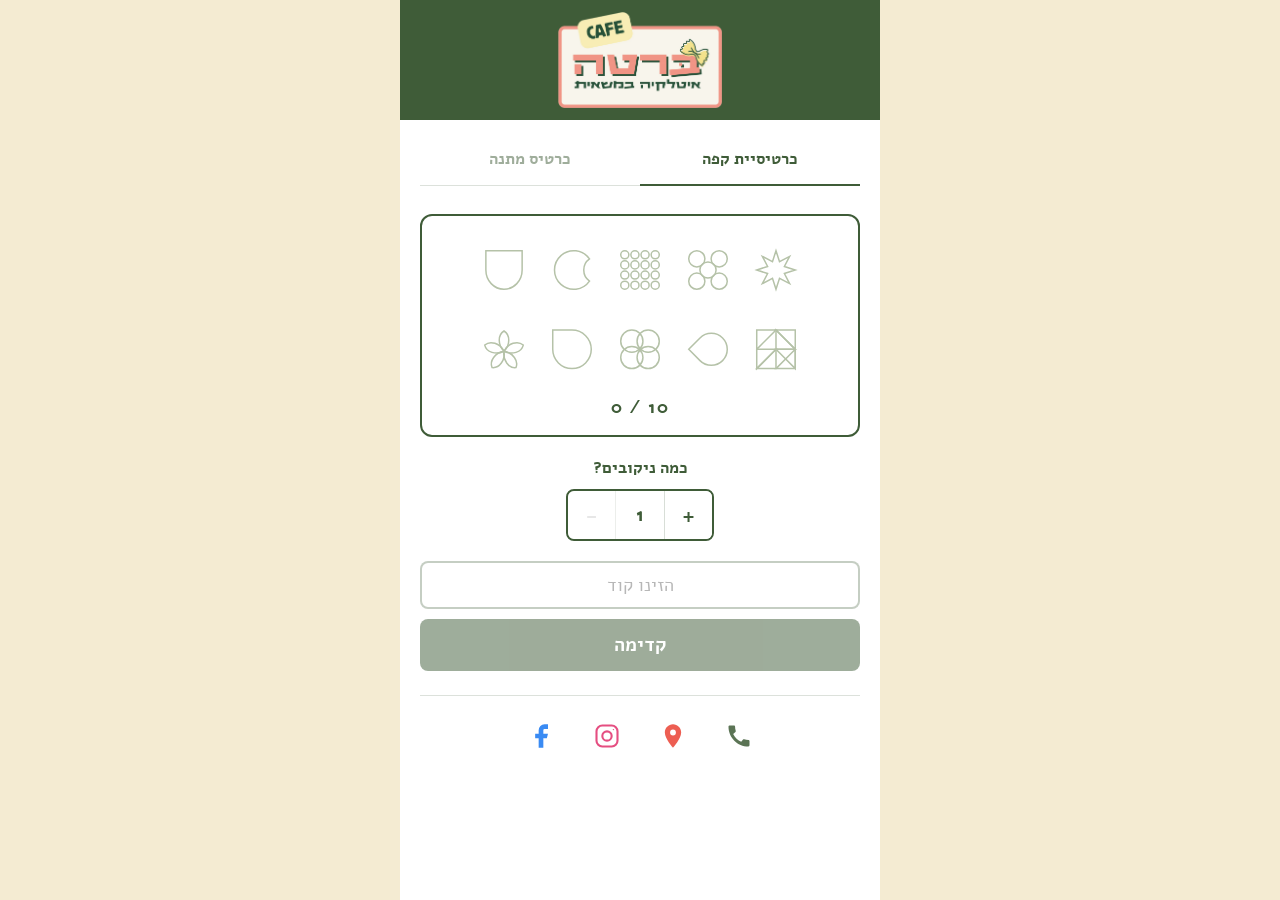
==== index.html @ dc0dbc0f "add gift-card tab: load code 2552 → 180₪ balance, redeem flow; tabs split coffee/gift" ====
<!DOCTYPE html>
<html lang="he" dir="rtl">
<head>
  <meta charset="UTF-8">
  <meta name="viewport" content="width=device-width, initial-scale=1.0">
  <meta name="theme-color" content="#3F5C38">
  <meta name="apple-mobile-web-app-capable" content="yes">
  <meta name="apple-mobile-web-app-status-bar-style" content="default">
  <meta name="apple-mobile-web-app-title" content="ברטה">
  <link rel="manifest" href="manifest.json?v=4">
  <link rel="apple-touch-icon" sizes="180x180" href="apple-touch-icon.png?v=4">
  <link rel="icon" type="image/png" sizes="32x32" href="favicon.png?v=4">
  <link rel="preconnect" href="https://fonts.googleapis.com">
  <link rel="preconnect" href="https://fonts.gstatic.com" crossorigin>
  <link href="https://fonts.googleapis.com/css2?family=Alef:wght@400;700&display=swap" rel="stylesheet">
  <link rel="stylesheet" href="style.css?v=4">
  <script src="app.js?v=4" defer></script>
  <title>ברטה - כרטיס ניקוב</title>
</head>
<body>

  <!-- localStorage unavailable error (hidden by default) -->
  <div id="storage-error" class="storage-error hidden">
    <p class="storage-error-he">הדפדפן לא תומך בשמירת נתונים. נסו לפתוח בדפדפן רגיל.</p>
    <p class="storage-error-en">Your browser doesn't support data storage. Please use a regular browser.</p>
  </div>

  <!-- Main app container -->
  <div id="app" class="app-container">

    <!-- Header / Logo -->
    <header class="header">
      <img src="logo.png?v=4" alt="ברטה - Berta" class="header-logo">
    </header>

    <!-- Toast notification -->
    <div id="toast" class="toast hidden" aria-live="polite"></div>

    <!-- Tabs -->
    <nav class="tabs" role="tablist" aria-label="בחירת כרטיס">
      <button type="button" id="tab-coffee-btn" class="tab tab--active" role="tab" aria-selected="true" aria-controls="tab-coffee">כרטיסיית קפה</button>
      <button type="button" id="tab-gift-btn" class="tab" role="tab" aria-selected="false" aria-controls="tab-gift">כרטיס מתנה</button>
    </nav>

    <!-- Tab: Coffee Punch Card -->
    <div id="tab-coffee" class="tab-panel" role="tabpanel" aria-labelledby="tab-coffee-btn">
      <section class="card">
        <div class="card-grid" dir="ltr">
          <svg class="card-svg" viewBox="0 0 300 130" xmlns="http://www.w3.org/2000/svg" aria-label="כרטיס ניקוב">
            <!-- Slots generated dynamically by app.js -->
          </svg>
        </div>
        <p class="card-progress" dir="ltr"><span id="progress-count">0</span> / 10</p>
      </section>

      <section class="quantity-section">
        <p class="quantity-label">כמה ניקובים?</p>
        <div class="stepper" dir="ltr">
          <button type="button" id="stepper-minus" class="stepper-btn stepper-minus" aria-label="הפחת ניקוב" disabled>-</button>
          <span id="stepper-value" class="stepper-value" aria-live="polite">1</span>
          <button type="button" id="stepper-plus" class="stepper-btn stepper-plus" aria-label="הוסף ניקוב">+</button>
        </div>
      </section>

      <section class="code-section">
        <input
          type="text"
          id="code-input"
          class="code-input"
          dir="ltr"
          inputmode="numeric"
          placeholder="הזינו קוד"
          aria-label="הזינו קוד"
          autocomplete="off"
        >
        <button type="button" id="punch-btn" class="punch-btn" disabled>קדימה</button>
        <div id="status-message" class="status-message hidden" role="status" aria-live="polite"></div>
      </section>
    </div>

    <!-- Tab: Gift Card -->
    <div id="tab-gift" class="tab-panel hidden" role="tabpanel" aria-labelledby="tab-gift-btn">

      <!-- Unloaded state: enter a gift code -->
      <section id="gift-unloaded" class="gift-unloaded">
        <p class="gift-prompt">הזינו קוד מתנה</p>
        <input
          type="text"
          id="gift-code-input"
          class="gift-code-input"
          dir="ltr"
          inputmode="numeric"
          placeholder="קוד מתנה"
          aria-label="קוד מתנה"
          autocomplete="off"
        >
        <button type="button" id="gift-check-btn" class="gift-check-btn" disabled>בדיקה</button>
        <div id="gift-status" class="status-message hidden" role="status" aria-live="polite"></div>
      </section>

      <!-- Loaded state: balance + redeem -->
      <section id="gift-loaded" class="gift-loaded hidden">
        <div class="gift-card">
          <p class="gift-balance-label">יתרה</p>
          <p class="gift-balance-amount" dir="ltr"><span id="gift-balance">180</span> ₪</p>
          <p class="gift-redeem-label">כמה להשתמש? (₪)</p>
          <input
            type="number"
            id="gift-amount-input"
            class="gift-amount-input"
            dir="ltr"
            inputmode="numeric"
            min="1"
            step="1"
            placeholder="סכום"
            aria-label="סכום למימוש"
            autocomplete="off"
          >
          <button type="button" id="gift-redeem-btn" class="gift-redeem-btn" disabled>מימוש</button>
          <div id="gift-redeem-status" class="status-message hidden" role="status" aria-live="polite"></div>
        </div>
      </section>
    </div>

    <!-- Social hub -->
    <hr class="social-separator" aria-hidden="true">
    <nav class="social-hub" aria-label="קישורים חיצוניים" dir="ltr">
      <a class="social-link social-link--facebook"
         href="https://www.facebook.com/p/%D7%91%D7%A8%D7%98%D7%94-%D7%A7%D7%A4%D7%94-%D7%98%D7%91%D7%A2%D7%95%D7%9F-61559582715226/"
         target="_blank" rel="noopener" aria-label="Facebook">
        <svg viewBox="0 0 24 24" fill="currentColor" aria-hidden="true">
          <path d="M18 2h-3a5 5 0 0 0-5 5v3H7v4h3v8h4v-8h3l1-4h-4V7a1 1 0 0 1 1-1h3z"/>
        </svg>
      </a>
      <a class="social-link social-link--instagram"
         href="https://www.instagram.com/bertacoffetivon/"
         target="_blank" rel="noopener" aria-label="Instagram">
        <svg viewBox="0 0 24 24" fill="none" stroke="currentColor" stroke-width="1.8" stroke-linecap="round" stroke-linejoin="round" aria-hidden="true">
          <rect x="3" y="3" width="18" height="18" rx="5"/>
          <circle cx="12" cy="12" r="4"/>
          <circle cx="17.5" cy="6.5" r="0.6" fill="currentColor" stroke="none"/>
        </svg>
      </a>
      <a class="social-link social-link--maps"
         href="https://maps.app.goo.gl/YEcjKC9eT5NTqfX26"
         target="_blank" rel="noopener" aria-label="Google Maps">
        <svg viewBox="0 0 24 24" fill="currentColor" aria-hidden="true">
          <path d="M12 2C8.13 2 5 5.13 5 9c0 5.25 7 13 7 13s7-7.75 7-13c0-3.87-3.13-7-7-7zm0 9.5a2.5 2.5 0 1 1 0-5 2.5 2.5 0 0 1 0 5z"/>
        </svg>
      </a>
      <a class="social-link social-link--phone"
         href="tel:0553181113" aria-label="התקשרו">
        <svg viewBox="0 0 24 24" fill="currentColor" aria-hidden="true">
          <path d="M20.01 15.38c-1.23 0-2.42-.2-3.53-.56-.35-.12-.74-.03-1.01.24l-1.57 1.97c-2.83-1.35-5.48-3.9-6.89-6.83l1.95-1.66c.27-.28.35-.67.24-1.02-.37-1.11-.56-2.3-.56-3.53 0-.54-.45-.99-.99-.99H4.19C3.65 3 3 3.24 3 3.99 3 13.28 10.73 21 20.01 21c.71 0 .99-.63.99-1.18v-3.45c0-.54-.45-.99-.99-.99z"/>
        </svg>
      </a>
    </nav>

    <!-- Footer spacer -->
    <footer class="footer"></footer>

  </div>

  <!-- Celebration overlay (hidden by default) -->
  <div id="celebration" class="celebration-overlay" role="dialog" aria-modal="true" aria-labelledby="celebration-title">
    <div class="confetti-container">
      <div class="confetti confetti-diamond"></div>
      <div class="confetti confetti-circle"></div>
      <div class="confetti confetti-hexagon"></div>
      <div class="confetti confetti-triangle"></div>
      <div class="confetti confetti-square"></div>
      <div class="confetti confetti-diamond"></div>
      <div class="confetti confetti-circle"></div>
      <div class="confetti confetti-hexagon"></div>
      <div class="confetti confetti-triangle"></div>
      <div class="confetti confetti-square"></div>
      <div class="confetti confetti-diamond"></div>
      <div class="confetti confetti-circle"></div>
      <div class="confetti confetti-hexagon"></div>
      <div class="confetti confetti-triangle"></div>
      <div class="confetti confetti-square"></div>
      <div class="confetti confetti-diamond"></div>
      <div class="confetti confetti-circle"></div>
      <div class="confetti confetti-hexagon"></div>
      <div class="confetti confetti-triangle"></div>
      <div class="confetti confetti-square"></div>
      <div class="confetti confetti-diamond"></div>
      <div class="confetti confetti-circle"></div>
      <div class="confetti confetti-hexagon"></div>
      <div class="confetti confetti-triangle"></div>
      <div class="confetti confetti-square"></div>
      <div class="confetti confetti-diamond"></div>
      <div class="confetti confetti-circle"></div>
      <div class="confetti confetti-hexagon"></div>
      <div class="confetti confetti-triangle"></div>
      <div class="confetti confetti-square"></div>
    </div>
    <div class="celebration-content">
      <h2 id="celebration-title" class="celebration-line1">הקפה הזה על חשבוננו :)</h2>
      <button type="button" id="celebration-close" class="celebration-close-btn">כרטיסיה חדשה</button>
    </div>
  </div>

</body>
</html>
---- style.css ----
/* ============================================================
   1. CUSTOM PROPERTIES
   ============================================================ */

:root {
  --brand: rgb(63, 92, 56);
  --brand-hex: #3F5C38;
  --coral: #EA9580;
  --cream: #F4EBD2;
  --butter: #F2D258;
  --slot-empty: #B5C2A8;
  --error-red: #C0392B;
  --gray: #D0D0D0;
  --gray-dark: #999;
  --white: #FFFFFF;
  --bg: #F4EBD2;
  --card-shadow: none;
  --card-border: 2px solid var(--brand);
  --radius: 12px;
  --radius-sm: 8px;
  --font-stack: 'Alef', -apple-system, BlinkMacSystemFont, "Segoe UI", Roboto, "Helvetica Neue", Arial, sans-serif;
}

/* ============================================================
   2. RESET / BASE
   ============================================================ */

*, *::before, *::after {
  box-sizing: border-box;
  margin: 0;
  padding: 0;
}

html {
  font-family: var(--font-stack);
  font-size: 16px;
  font-weight: 700;
  -webkit-text-size-adjust: 100%;
}

body {
  background-color: var(--bg);
  color: var(--brand);
  min-height: 100vh;
  min-height: 100dvh;
  display: flex;
  flex-direction: column;
  align-items: center;
}

/* ============================================================
   3. LAYOUT
   ============================================================ */

.app-container {
  width: 100%;
  max-width: 480px;
  min-height: 100vh;
  min-height: 100dvh;
  padding: 0 20px;
  display: flex;
  flex-direction: column;
  align-items: center;
  background-color: var(--white);
}

/* ============================================================
   4. HEADER / LOGO
   ============================================================ */

.header {
  width: calc(100% + 40px);
  margin: 0 -20px;
  padding: 12px 20px;
  background-color: var(--brand);
  display: flex;
  align-items: center;
  justify-content: center;
}

.header-logo {
  max-width: 80%;
  height: auto;
  max-height: 96px;
  display: block;
  object-fit: contain;
}

/* ============================================================
   4b. TABS
   ============================================================ */

.tabs {
  width: 100%;
  display: flex;
  border-bottom: 1px solid rgba(63, 92, 56, 0.18);
  margin-top: 14px;
  margin-bottom: 8px;
}

.tab {
  flex: 1;
  padding: 14px 8px;
  border: none;
  background: transparent;
  font-family: var(--font-stack);
  font-size: 1rem;
  font-weight: 700;
  color: rgba(63, 92, 56, 0.5);
  cursor: pointer;
  border-bottom: 2px solid transparent;
  margin-bottom: -1px;
  transition: color 0.15s ease, border-color 0.15s ease;
  -webkit-tap-highlight-color: transparent;
}

.tab:hover { color: rgba(63, 92, 56, 0.8); }

.tab--active {
  color: var(--brand);
  border-bottom-color: var(--brand);
}

.tab-panel {
  width: 100%;
  display: flex;
  flex-direction: column;
  align-items: center;
}

/* ============================================================
   5. PUNCH CARD
   ============================================================ */

.card {
  width: 100%;
  background: var(--white);
  border-radius: var(--radius);
  border: var(--card-border);
  box-shadow: var(--card-shadow);
  padding: 20px 12px 16px;
  margin-top: 20px;
  margin-bottom: 20px;
}

.card-grid {
  width: 100%;
  display: flex;
  justify-content: center;
}

.card-svg {
  width: 100%;
  max-width: 340px;
  height: auto;
}

.card-progress {
  text-align: center;
  font-size: 1.1rem;
  font-weight: 700;
  color: var(--brand);
  margin-top: 12px;
  letter-spacing: 0.05em;
}

/* ============================================================
   6. SHAPE STATES (filled / empty)
   ============================================================ */

.slot-fill {
  opacity: 0;
  transform-box: fill-box;
  transform-origin: center;
  transform: scale(0);
}

/* Static punched state — used on page load for existing punches */
.slot.punched .slot-fill {
  opacity: 1;
  transform: scale(1);
}

/* Animated punch — used when adding new punches */
.slot.punched.animating .slot-fill {
  animation: punch-fill 0.4s ease-out forwards;
}

/* ============================================================
   7. QUANTITY STEPPER
   ============================================================ */

.quantity-section {
  width: 100%;
  text-align: center;
  margin-bottom: 20px;
}

.quantity-label {
  font-size: 1rem;
  font-weight: 700;
  color: var(--brand);
  margin-bottom: 10px;
}

.stepper {
  display: inline-flex;
  align-items: center;
  border: 2px solid var(--brand);
  border-radius: var(--radius-sm);
  overflow: hidden;
}

.stepper-btn {
  width: 48px;
  height: 48px;
  min-width: 44px;
  min-height: 44px;
  border: none;
  background: var(--white);
  color: var(--brand);
  font-size: 1.4rem;
  font-family: var(--font-stack);
  font-weight: 700;
  cursor: pointer;
  display: flex;
  align-items: center;
  justify-content: center;
  transition: background-color 0.15s ease;
  -webkit-user-select: none;
  user-select: none;
}

.stepper-btn:active:not(:disabled) {
  background-color: rgba(63, 92, 56, 0.08);
}

.stepper-btn:disabled {
  color: var(--gray);
  cursor: default;
  opacity: 0.5;
}

.stepper-minus {
  border-right: 1px solid rgba(63, 92, 56, 0.2);
}

.stepper-plus {
  border-left: 1px solid rgba(63, 92, 56, 0.2);
}

.stepper-value {
  min-width: 48px;
  height: 48px;
  display: flex;
  align-items: center;
  justify-content: center;
  font-size: 1.2rem;
  font-weight: 700;
  color: var(--brand);
  -webkit-user-select: none;
  user-select: none;
}

/* ============================================================
   8. CODE INPUT AREA
   ============================================================ */

.code-section {
  width: 100%;
  margin-bottom: 20px;
  display: flex;
  flex-direction: column;
  gap: 10px;
}

.code-input {
  width: 100%;
  height: 48px;
  padding: 0 14px;
  border: 2px solid rgba(63, 92, 56, 0.3);
  border-radius: var(--radius-sm);
  font-size: 1.1rem;
  font-family: var(--font-stack);
  color: var(--brand);
  background: var(--white);
  outline: none;
  transition: border-color 0.15s ease;
  text-align: center;
}

.code-input::placeholder {
  color: var(--gray-dark);
  opacity: 0.7;
  text-align: center;
}

.code-input:focus {
  border-color: var(--brand);
}

.punch-btn {
  width: 100%;
  height: 52px;
  min-height: 44px;
  border: none;
  border-radius: var(--radius-sm);
  background-color: var(--brand);
  color: var(--white);
  font-size: 1.2rem;
  font-weight: 700;
  font-family: var(--font-stack);
  cursor: pointer;
  transition: opacity 0.15s ease;
}

.punch-btn:disabled {
  opacity: 0.5;
  cursor: default;
}

.punch-btn:active:not(:disabled) {
  opacity: 0.85;
}

.status-message {
  margin-top: 0;
  font-size: 0.9rem;
  min-height: 1.4em;
  text-align: center;
}

.status-message.error {
  color: var(--error-red);
}

.status-message.success {
  color: var(--success-green);
}

/* ============================================================
   8a. GIFT CARD
   ============================================================ */

/* Unloaded — gift code prompt */
.gift-unloaded {
  width: 100%;
  margin-top: 20px;
  margin-bottom: 20px;
  display: flex;
  flex-direction: column;
  gap: 10px;
}

.gift-prompt {
  font-size: 1rem;
  font-weight: 700;
  color: var(--brand);
  text-align: center;
  margin-bottom: 6px;
}

.gift-code-input {
  width: 100%;
  height: 48px;
  padding: 0 14px;
  border: 2px solid rgba(63, 92, 56, 0.3);
  border-radius: var(--radius-sm);
  font-size: 1.1rem;
  font-family: var(--font-stack);
  color: var(--brand);
  background: var(--white);
  outline: none;
  transition: border-color 0.15s ease;
  text-align: center;
}

.gift-code-input::placeholder {
  color: var(--gray-dark);
  opacity: 0.7;
}

.gift-code-input:focus { border-color: var(--brand); }

.gift-check-btn {
  width: 100%;
  height: 52px;
  min-height: 44px;
  border: none;
  border-radius: var(--radius-sm);
  background-color: var(--brand);
  color: var(--white);
  font-size: 1.2rem;
  font-weight: 700;
  font-family: var(--font-stack);
  cursor: pointer;
  transition: opacity 0.15s ease;
}

.gift-check-btn:disabled {
  opacity: 0.5;
  cursor: default;
}

.gift-check-btn:active:not(:disabled) { opacity: 0.85; }

/* Loaded — balance + redeem inside a green-bordered card */
.gift-loaded {
  width: 100%;
  margin-top: 20px;
  margin-bottom: 20px;
}

.gift-card {
  width: 100%;
  background: var(--white);
  border: var(--card-border);
  border-radius: var(--radius);
  padding: 22px 18px 20px;
  display: flex;
  flex-direction: column;
  gap: 12px;
}

.gift-balance-label {
  font-size: 0.95rem;
  font-weight: 700;
  color: var(--brand);
  text-align: center;
  opacity: 0.75;
  letter-spacing: 0.04em;
}

.gift-balance-amount {
  font-size: 3.4rem;
  font-weight: 700;
  color: var(--brand);
  text-align: center;
  line-height: 1;
  margin-bottom: 6px;
}

.gift-redeem-label {
  font-size: 0.95rem;
  font-weight: 700;
  color: var(--brand);
  text-align: center;
}

.gift-amount-input {
  width: 100%;
  height: 48px;
  padding: 0 14px;
  border: 2px solid rgba(63, 92, 56, 0.3);
  border-radius: var(--radius-sm);
  font-size: 1.1rem;
  font-family: var(--font-stack);
  color: var(--brand);
  background: var(--white);
  outline: none;
  transition: border-color 0.15s ease;
  text-align: center;
}

.gift-amount-input::placeholder {
  color: var(--gray-dark);
  opacity: 0.7;
}

.gift-amount-input:focus { border-color: var(--brand); }

.gift-amount-input::-webkit-outer-spin-button,
.gift-amount-input::-webkit-inner-spin-button {
  -webkit-appearance: none;
  margin: 0;
}
.gift-amount-input { -moz-appearance: textfield; }

.gift-redeem-btn {
  width: 100%;
  height: 52px;
  min-height: 44px;
  border: none;
  border-radius: var(--radius-sm);
  background-color: var(--brand);
  color: var(--white);
  font-size: 1.2rem;
  font-weight: 700;
  font-family: var(--font-stack);
  cursor: pointer;
  transition: opacity 0.15s ease;
}

.gift-redeem-btn:disabled {
  opacity: 0.5;
  cursor: default;
}

.gift-redeem-btn:active:not(:disabled) { opacity: 0.85; }

/* ============================================================
   8b. SOCIAL HUB
   ============================================================ */

.social-separator {
  width: 100%;
  height: 1px;
  background: rgba(63, 92, 56, 0.18);
  border: none;
  margin: 4px 0 18px;
}

.social-hub {
  width: 100%;
  display: flex;
  justify-content: center;
  align-items: center;
  gap: 22px;
  padding-bottom: 8px;
}

.social-link {
  display: inline-flex;
  align-items: center;
  justify-content: center;
  width: 44px;
  height: 44px;
  text-decoration: none;
  background: transparent;
  border: none;
  opacity: 0.85;
  transition: opacity 0.15s ease, transform 0.12s ease;
  -webkit-tap-highlight-color: transparent;
}

.social-link svg {
  width: 28px;
  height: 28px;
  display: block;
}

.social-link:hover,
.social-link:focus-visible { opacity: 1; }

.social-link:active { transform: scale(0.92); }

.social-link--facebook  { color: #1877F2; }
.social-link--instagram { color: #E1306C; }
.social-link--maps      { color: #EA4335; }
.social-link--phone     { color: var(--brand); }

/* ============================================================
   9. FOOTER
   ============================================================ */

.footer {
  width: 100%;
  padding: 0 0 24px;
  margin-top: auto;
}

/* ============================================================
   10. TOAST
   ============================================================ */

.toast {
  position: fixed;
  top: 33%;
  left: 50%;
  transform: translate(-50%, -50%);
  padding: 10px 24px;
  border-radius: var(--radius-sm);
  background-color: var(--brand);
  color: var(--white);
  font-size: 1rem;
  font-weight: 600;
  z-index: 50;
  pointer-events: none;
  opacity: 0;
  transition: opacity 0.3s ease;
  white-space: nowrap;
}

.toast.visible {
  opacity: 1;
}

/* ============================================================
   11. CELEBRATION OVERLAY
   ============================================================ */

.celebration-overlay {
  position: fixed;
  inset: 0;
  height: 100vh;
  height: 100dvh;
  background: rgba(63, 92, 56, 0.95);
  z-index: 100;
  display: flex;
  flex-direction: column;
  align-items: center;
  justify-content: center;
  overflow: hidden;
  opacity: 0;
  visibility: hidden;
  pointer-events: none;
  transition: opacity 0.3s ease, visibility 0.3s ease;
}

.celebration-overlay.visible {
  opacity: 1;
  visibility: visible;
  pointer-events: auto;
}

/* Pause confetti when overlay is not visible to save CPU */
.celebration-overlay:not(.visible) .confetti {
  animation-play-state: paused;
}

.celebration-content {
  position: relative;
  z-index: 2;
  text-align: center;
  padding: 20px;
  color: var(--white);
}

.celebration-line1 {
  font-size: 2.2rem;
  font-weight: 700;
  margin-bottom: 40px;
}

.celebration-close-btn {
  display: inline-flex;
  align-items: center;
  justify-content: center;
  padding: 14px 56px;
  border: 2.5px solid var(--white);
  border-radius: var(--radius);
  background: transparent;
  color: var(--white);
  font-family: var(--font-stack);
  font-size: 1.4rem;
  font-weight: 700;
  cursor: pointer;
  min-height: 44px;
  transition: background-color 0.15s ease;
}

.celebration-close-btn:active {
  background-color: rgba(255, 255, 255, 0.15);
}

/* ============================================================
   12. CONFETTI
   ============================================================ */

.confetti-container {
  position: absolute;
  inset: 0;
  overflow: hidden;
  z-index: 1;
  pointer-events: none;
}

.confetti {
  position: absolute;
  top: -20px;
  width: 12px;
  height: 12px;
  will-change: transform;
  animation-name: confetti-fall;
  animation-timing-function: linear;
  animation-iteration-count: infinite;
  animation-duration: 3s;
  animation-delay: 0s;
}

/* Shape definitions via clip-path */
.confetti-diamond {
  clip-path: polygon(50% 0%, 100% 50%, 50% 100%, 0% 50%);
}

.confetti-circle {
  border-radius: 50%;
  clip-path: none;
}

.confetti-hexagon {
  clip-path: polygon(50% 0%, 100% 25%, 100% 75%, 50% 100%, 0% 75%, 0% 25%);
}

.confetti-triangle {
  clip-path: polygon(50% 0%, 100% 100%, 0% 100%);
}

.confetti-square {
  clip-path: none;
  border-radius: 2px;
}

/* Colors: odd = cream, even = butter yellow (drawn from logo palette) */
.confetti:nth-child(odd) {
  background: rgba(244, 235, 210, 0.9);
}

.confetti:nth-child(even) {
  background: rgba(242, 210, 88, 0.85);
}

/* Horizontal positions — spread across viewport */
.confetti:nth-child(1)  { left: 3%; }
.confetti:nth-child(2)  { left: 10%; }
.confetti:nth-child(3)  { left: 16%; }
.confetti:nth-child(4)  { left: 22%; }
.confetti:nth-child(5)  { left: 28%; }
.confetti:nth-child(6)  { left: 34%; }
.confetti:nth-child(7)  { left: 40%; }
.confetti:nth-child(8)  { left: 46%; }
.confetti:nth-child(9)  { left: 52%; }
.confetti:nth-child(10) { left: 58%; }
.confetti:nth-child(11) { left: 64%; }
.confetti:nth-child(12) { left: 70%; }
.confetti:nth-child(13) { left: 76%; }
.confetti:nth-child(14) { left: 82%; }
.confetti:nth-child(15) { left: 88%; }
.confetti:nth-child(16) { left: 5%; }
.confetti:nth-child(17) { left: 13%; }
.confetti:nth-child(18) { left: 21%; }
.confetti:nth-child(19) { left: 30%; }
.confetti:nth-child(20) { left: 38%; }
.confetti:nth-child(21) { left: 47%; }
.confetti:nth-child(22) { left: 55%; }
.confetti:nth-child(23) { left: 63%; }
.confetti:nth-child(24) { left: 72%; }
.confetti:nth-child(25) { left: 80%; }
.confetti:nth-child(26) { left: 91%; }
.confetti:nth-child(27) { left: 95%; }
.confetti:nth-child(28) { left: 8%; }
.confetti:nth-child(29) { left: 44%; }
.confetti:nth-child(30) { left: 85%; }

/* Sizes: vary between 8px and 16px */
.confetti:nth-child(5n+1) { width: 10px; height: 10px; }
.confetti:nth-child(5n+2) { width: 14px; height: 14px; }
.confetti:nth-child(5n+3) { width: 8px;  height: 8px; }
.confetti:nth-child(5n+4) { width: 12px; height: 12px; }
.confetti:nth-child(5n+5) { width: 16px; height: 16px; }

/* Animation durations & delays — stagger for natural look */
.confetti:nth-child(6n+1) { animation-duration: 2.8s; animation-delay: -0.3s; }
.confetti:nth-child(6n+2) { animation-duration: 3.5s; animation-delay: -1.8s; }
.confetti:nth-child(6n+3) { animation-duration: 4.2s; animation-delay: -3.1s; }
.confetti:nth-child(6n+4) { animation-duration: 2.5s; animation-delay: -0.9s; }
.confetti:nth-child(6n+5) { animation-duration: 3.8s; animation-delay: -2.5s; }
.confetti:nth-child(6n+6) { animation-duration: 3.1s; animation-delay: -4.2s; }

/* ============================================================
   13. KEYFRAMES
   ============================================================ */

/* Punch fill: scale from 0 to full with bounce */
@keyframes punch-fill {
  0%   { transform: scale(0); opacity: 0; }
  50%  { transform: scale(1.15); opacity: 1; }
  70%  { transform: scale(0.95); }
  100% { transform: scale(1); opacity: 1; }
}

/* Shake: horizontal oscillation for wrong code */
@keyframes shake {
  0%, 100% { transform: translateX(0); }
  20%      { transform: translateX(-8px); }
  40%      { transform: translateX(8px); }
  60%      { transform: translateX(-6px); }
  80%      { transform: translateX(4px); }
}

/* Confetti fall */
@keyframes confetti-fall {
  0% {
    transform: translateY(-20px) translateX(0) rotate(0deg);
    opacity: 1;
  }
  100% {
    transform: translateY(110vh) translateX(25px) rotate(360deg);
    opacity: 0.6;
  }
}

/* Alternate rotation direction for even confetti */
.confetti:nth-child(even) {
  animation-name: confetti-fall-reverse;
}

@keyframes confetti-fall-reverse {
  0% {
    transform: translateY(-20px) translateX(0) rotate(0deg);
    opacity: 1;
  }
  100% {
    transform: translateY(110vh) translateX(-20px) rotate(-360deg);
    opacity: 0.6;
  }
}

/* ============================================================
   14. INTERACTIVE STATES (touch-action, focus-visible)
   ============================================================ */

button {
  touch-action: manipulation;
}

.code-input {
  touch-action: manipulation;
}

:focus-visible {
  outline: 2px solid var(--brand);
  outline-offset: 2px;
}

/* Remove default outlines in favor of focus-visible */
:focus:not(:focus-visible) {
  outline: none;
}

/* ============================================================
   15. REDUCED MOTION
   ============================================================ */

@media (prefers-reduced-motion: reduce) {
  .slot.punched .slot-fill,
  .slot.punched.animating .slot-fill {
    /* Instant appearance, no animation */
    animation: none;
    transition: none;
    opacity: 1;
    transform: scale(1);
  }

  .code-input.shake {
    animation: none;
  }

  .toast {
    transition: none;
  }

  .celebration-overlay {
    transition: none;
  }

  .confetti {
    display: none;
  }
}

/* ============================================================
   16. UTILITY CLASSES
   ============================================================ */

.hidden {
  display: none !important;
}

.shake {
  animation: shake 0.3s ease;
}

/* Body overflow lock when celebration is showing */
body.celebration-active {
  overflow: hidden;
}

/* ============================================================
   17. STORAGE ERROR
   ============================================================ */

.storage-error {
  width: 100%;
  max-width: 480px;
  padding: 40px 20px;
  text-align: center;
  min-height: 100vh;
  min-height: 100dvh;
  display: flex;
  flex-direction: column;
  align-items: center;
  justify-content: center;
  background: var(--white);
}

.storage-error-he {
  font-size: 1.1rem;
  color: var(--brand);
  margin-bottom: 12px;
  line-height: 1.5;
}

.storage-error-en {
  font-size: 0.9rem;
  color: var(--gray-dark);
  line-height: 1.5;
}
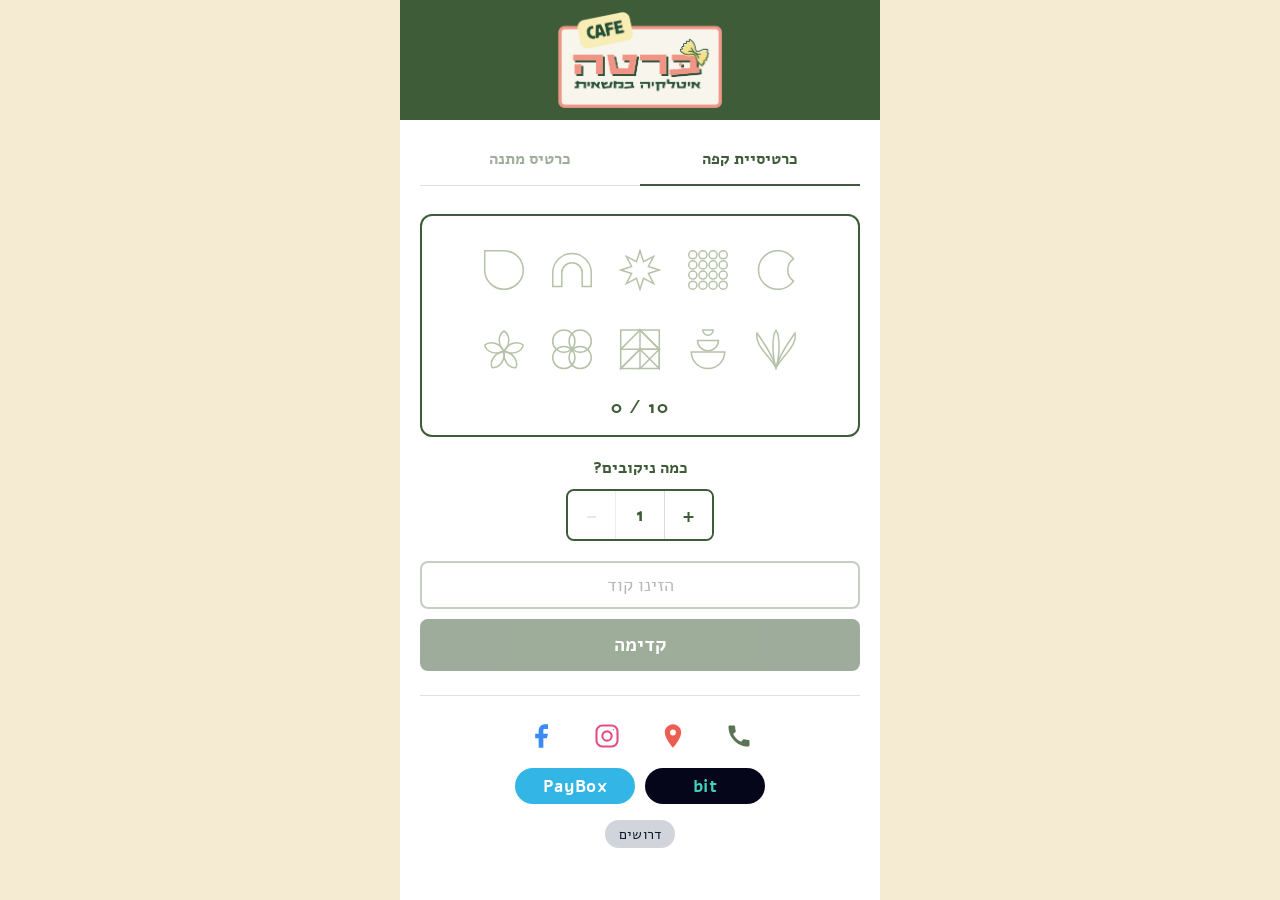
==== commit 45d10ba0: "action pills: add paybox; bit accurate colors; jobs to row below, lighter" ====
--- a/index.html
+++ b/index.html
@@ -7,14 +7,14 @@
   <meta name="apple-mobile-web-app-capable" content="yes">
   <meta name="apple-mobile-web-app-status-bar-style" content="default">
   <meta name="apple-mobile-web-app-title" content="ברטה">
-  <link rel="manifest" href="manifest.json?v=4">
-  <link rel="apple-touch-icon" sizes="180x180" href="apple-touch-icon.png?v=4">
-  <link rel="icon" type="image/png" sizes="32x32" href="favicon.png?v=4">
+  <link rel="manifest" href="manifest.json?v=10">
+  <link rel="apple-touch-icon" sizes="180x180" href="apple-touch-icon.png?v=10">
+  <link rel="icon" type="image/png" sizes="32x32" href="favicon.png?v=10">
   <link rel="preconnect" href="https://fonts.googleapis.com">
   <link rel="preconnect" href="https://fonts.gstatic.com" crossorigin>
   <link href="https://fonts.googleapis.com/css2?family=Alef:wght@400;700&display=swap" rel="stylesheet">
-  <link rel="stylesheet" href="style.css?v=4">
-  <script src="app.js?v=4" defer></script>
+  <link rel="stylesheet" href="style.css?v=10">
+  <script src="app.js?v=10" defer></script>
   <title>ברטה - כרטיס ניקוב</title>
 </head>
 <body>
@@ -30,7 +30,7 @@
 
     <!-- Header / Logo -->
     <header class="header">
-      <img src="logo.png?v=4" alt="ברטה - Berta" class="header-logo">
+      <img src="logo.png?v=10" alt="ברטה - Berta" class="header-logo">
     </header>
 
     <!-- Toast notification -->
@@ -156,6 +156,17 @@
       </a>
     </nav>
 
+    <!-- Action pills row 1: payment methods -->
+    <div class="pill-row">
+      <button type="button" id="bit-btn"    class="pill pill--bit"    aria-label="תשלום בביט">bit</button>
+      <button type="button" id="paybox-btn" class="pill pill--paybox" aria-label="תשלום בפייבוקס">PayBox</button>
+    </div>
+
+    <!-- Action pills row 2: secondary (jobs) -->
+    <div class="pill-row pill-row--secondary">
+      <button type="button" id="jobs-btn" class="pill pill--jobs" aria-label="דרושים">דרושים</button>
+    </div>
+
     <!-- Footer spacer -->
     <footer class="footer"></footer>
 
--- a/style.css
+++ b/style.css
@@ -548,6 +548,62 @@
 .social-link--instagram { color: #E1306C; }
 .social-link--maps      { color: #EA4335; }
 .social-link--phone     { color: var(--brand); }
+
+/* ─── action pills (pay with bit, jobs) ─── */
+
+.pill-row {
+  width: 100%;
+  display: flex;
+  justify-content: center;
+  align-items: center;
+  gap: 10px;
+  margin-top: 2px;
+  padding-bottom: 4px;
+}
+
+.pill-row--secondary {
+  margin-top: 12px;
+  padding-bottom: 8px;
+}
+
+.pill {
+  display: inline-flex;
+  align-items: center;
+  justify-content: center;
+  min-height: 36px;
+  min-width: 72px;
+  padding: 6px 22px;
+  border: none;
+  border-radius: 999px;
+  font-family: var(--font-stack);
+  font-size: 1.05rem;
+  font-weight: 700;
+  letter-spacing: 0.02em;
+  cursor: pointer;
+  transition: opacity 0.15s ease, transform 0.12s ease;
+  -webkit-tap-highlight-color: transparent;
+}
+
+.pill:hover,
+.pill:focus-visible { opacity: 0.88; }
+
+.pill:active { transform: scale(0.94); }
+
+.pill--bit,
+.pill--paybox { min-width: 120px; }
+
+.pill--bit    { background: #06061B; color: #3DD4BC; }
+.pill--paybox { background: #33B5E5; color: #FFFFFF; }
+
+.pill--jobs {
+  background: #D1D5DB;
+  color: #111827;
+  font-weight: 400;
+  font-size: 0.9rem;
+  min-height: 28px;
+  min-width: 60px;
+  padding: 4px 14px;
+}
 
 /* ============================================================
    9. FOOTER
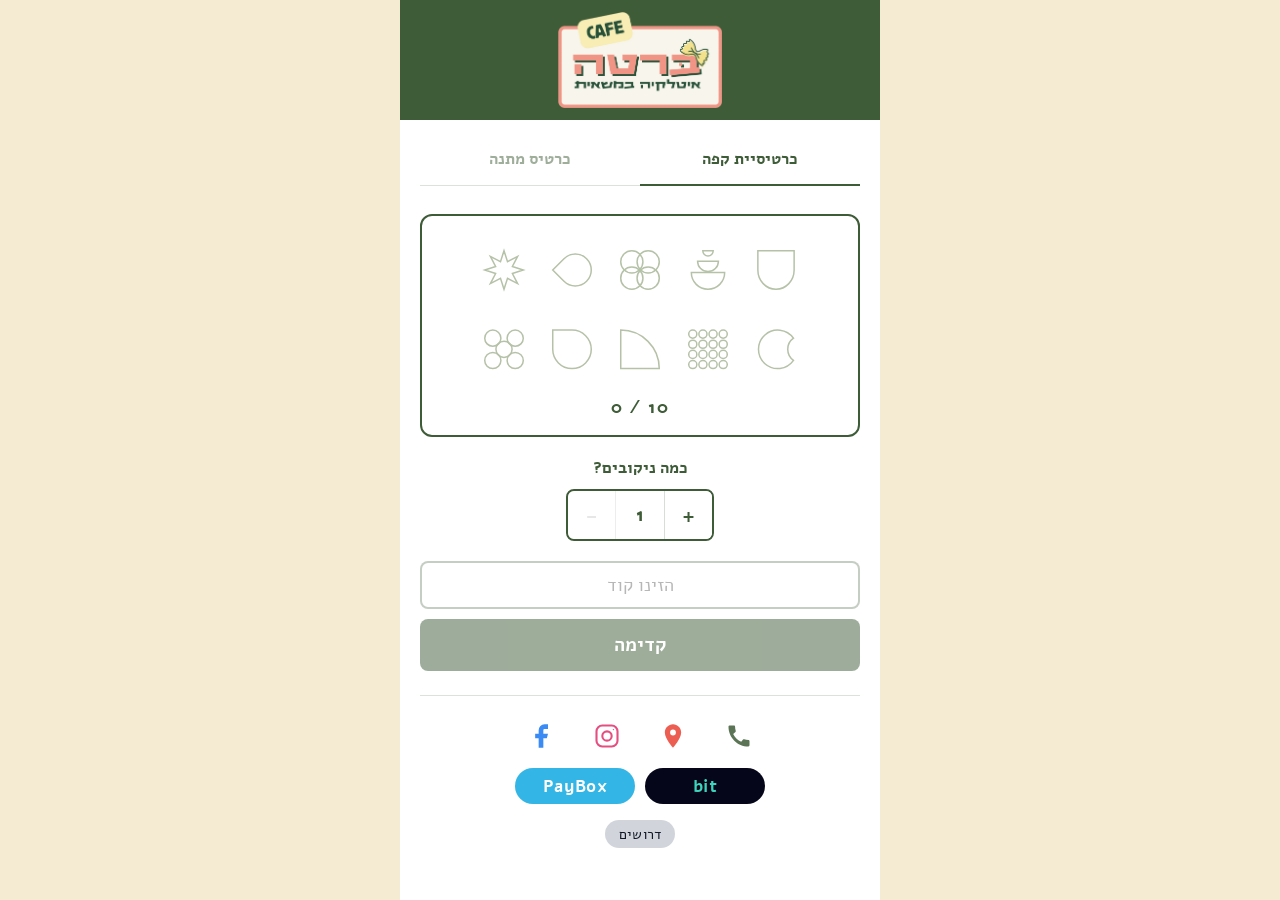
==== commit cbf90fe5: "home-screen name: ברטה → קפה ברטה (apple title + manifest short_name)" ====
--- a/index.html
+++ b/index.html
@@ -6,15 +6,15 @@
   <meta name="theme-color" content="#3F5C38">
   <meta name="apple-mobile-web-app-capable" content="yes">
   <meta name="apple-mobile-web-app-status-bar-style" content="default">
-  <meta name="apple-mobile-web-app-title" content="ברטה">
-  <link rel="manifest" href="manifest.json?v=10">
-  <link rel="apple-touch-icon" sizes="180x180" href="apple-touch-icon.png?v=10">
-  <link rel="icon" type="image/png" sizes="32x32" href="favicon.png?v=10">
+  <meta name="apple-mobile-web-app-title" content="קפה ברטה">
+  <link rel="manifest" href="manifest.json?v=11">
+  <link rel="apple-touch-icon" sizes="180x180" href="apple-touch-icon.png?v=11">
+  <link rel="icon" type="image/png" sizes="32x32" href="favicon.png?v=11">
   <link rel="preconnect" href="https://fonts.googleapis.com">
   <link rel="preconnect" href="https://fonts.gstatic.com" crossorigin>
   <link href="https://fonts.googleapis.com/css2?family=Alef:wght@400;700&display=swap" rel="stylesheet">
-  <link rel="stylesheet" href="style.css?v=10">
-  <script src="app.js?v=10" defer></script>
+  <link rel="stylesheet" href="style.css?v=11">
+  <script src="app.js?v=11" defer></script>
   <title>ברטה - כרטיס ניקוב</title>
 </head>
 <body>
@@ -30,7 +30,7 @@
 
     <!-- Header / Logo -->
     <header class="header">
-      <img src="logo.png?v=10" alt="ברטה - Berta" class="header-logo">
+      <img src="logo.png?v=11" alt="ברטה - Berta" class="header-logo">
     </header>
 
     <!-- Toast notification -->
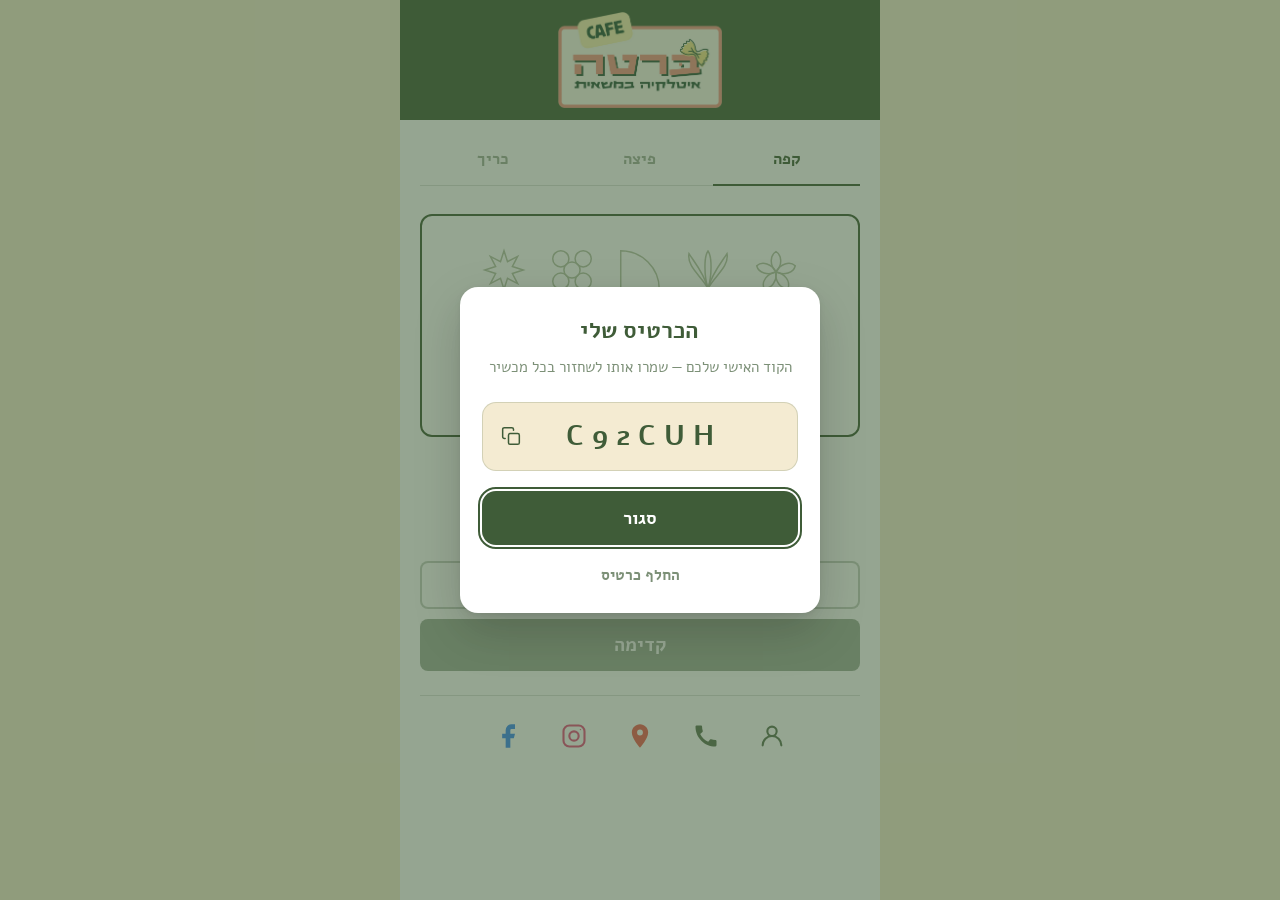
==== commit a4f45d7d: "3-tab cards + user codes; sheets backend; reorg src/assets/backend - punch cards split into 3 tabs (" ====
--- a/index.html
+++ b/index.html
@@ -7,14 +7,14 @@
   <meta name="apple-mobile-web-app-capable" content="yes">
   <meta name="apple-mobile-web-app-status-bar-style" content="default">
   <meta name="apple-mobile-web-app-title" content="קפה ברטה">
-  <link rel="manifest" href="manifest.json?v=11">
-  <link rel="apple-touch-icon" sizes="180x180" href="apple-touch-icon.png?v=11">
-  <link rel="icon" type="image/png" sizes="32x32" href="favicon.png?v=11">
+  <link rel="manifest" href="assets/manifest.json?v=12">
+  <link rel="apple-touch-icon" sizes="180x180" href="assets/apple-touch-icon.png?v=12">
+  <link rel="icon" type="image/png" sizes="32x32" href="assets/favicon.png?v=12">
   <link rel="preconnect" href="https://fonts.googleapis.com">
   <link rel="preconnect" href="https://fonts.gstatic.com" crossorigin>
   <link href="https://fonts.googleapis.com/css2?family=Alef:wght@400;700&display=swap" rel="stylesheet">
-  <link rel="stylesheet" href="style.css?v=11">
-  <script src="app.js?v=11" defer></script>
+  <link rel="stylesheet" href="src/style.css?v=12">
+  <script src="src/app.js?v=12" defer></script>
   <title>ברטה - כרטיס ניקוב</title>
 </head>
 <body>
@@ -30,97 +30,47 @@
 
     <!-- Header / Logo -->
     <header class="header">
-      <img src="logo.png?v=11" alt="ברטה - Berta" class="header-logo">
+      <img src="assets/logo.png?v=12" alt="ברטה - Berta" class="header-logo">
     </header>
 
     <!-- Toast notification -->
     <div id="toast" class="toast hidden" aria-live="polite"></div>
 
-    <!-- Tabs -->
-    <nav class="tabs" role="tablist" aria-label="בחירת כרטיס">
-      <button type="button" id="tab-coffee-btn" class="tab tab--active" role="tab" aria-selected="true" aria-controls="tab-coffee">כרטיסיית קפה</button>
-      <button type="button" id="tab-gift-btn" class="tab" role="tab" aria-selected="false" aria-controls="tab-gift">כרטיס מתנה</button>
-    </nav>
+    <!-- Tabs (populated by app.js, RTL order: קפה / פיצה / כריך) -->
+    <nav id="tabs-nav" class="tabs" role="tablist" aria-label="בחירת כרטיסייה"></nav>
 
-    <!-- Tab: Coffee Punch Card -->
-    <div id="tab-coffee" class="tab-panel" role="tabpanel" aria-labelledby="tab-coffee-btn">
-      <section class="card">
-        <div class="card-grid" dir="ltr">
-          <svg class="card-svg" viewBox="0 0 300 130" xmlns="http://www.w3.org/2000/svg" aria-label="כרטיס ניקוב">
-            <!-- Slots generated dynamically by app.js -->
-          </svg>
-        </div>
-        <p class="card-progress" dir="ltr"><span id="progress-count">0</span> / 10</p>
-      </section>
+    <section class="card">
+      <div class="card-grid" dir="ltr">
+        <svg class="card-svg" viewBox="0 0 300 130" xmlns="http://www.w3.org/2000/svg" aria-label="כרטיס ניקוב">
+          <!-- Slots generated dynamically by app.js -->
+        </svg>
+      </div>
+      <p class="card-progress" dir="ltr"><span id="progress-count">0</span> / <span id="progress-total">10</span></p>
+    </section>
 
-      <section class="quantity-section">
-        <p class="quantity-label">כמה ניקובים?</p>
-        <div class="stepper" dir="ltr">
-          <button type="button" id="stepper-minus" class="stepper-btn stepper-minus" aria-label="הפחת ניקוב" disabled>-</button>
-          <span id="stepper-value" class="stepper-value" aria-live="polite">1</span>
-          <button type="button" id="stepper-plus" class="stepper-btn stepper-plus" aria-label="הוסף ניקוב">+</button>
-        </div>
-      </section>
+    <section class="quantity-section">
+      <p class="quantity-label">כמה ניקובים?</p>
+      <div class="stepper" dir="ltr">
+        <button type="button" id="stepper-minus" class="stepper-btn stepper-minus" aria-label="הפחת ניקוב" disabled>-</button>
+        <span id="stepper-value" class="stepper-value" aria-live="polite">1</span>
+        <button type="button" id="stepper-plus" class="stepper-btn stepper-plus" aria-label="הוסף ניקוב">+</button>
+      </div>
+    </section>
 
-      <section class="code-section">
-        <input
-          type="text"
-          id="code-input"
-          class="code-input"
-          dir="ltr"
-          inputmode="numeric"
-          placeholder="הזינו קוד"
-          aria-label="הזינו קוד"
-          autocomplete="off"
-        >
-        <button type="button" id="punch-btn" class="punch-btn" disabled>קדימה</button>
-        <div id="status-message" class="status-message hidden" role="status" aria-live="polite"></div>
-      </section>
-    </div>
-
-    <!-- Tab: Gift Card -->
-    <div id="tab-gift" class="tab-panel hidden" role="tabpanel" aria-labelledby="tab-gift-btn">
-
-      <!-- Unloaded state: enter a gift code -->
-      <section id="gift-unloaded" class="gift-unloaded">
-        <p class="gift-prompt">הזינו קוד מתנה</p>
-        <input
-          type="text"
-          id="gift-code-input"
-          class="gift-code-input"
-          dir="ltr"
-          inputmode="numeric"
-          placeholder="קוד מתנה"
-          aria-label="קוד מתנה"
-          autocomplete="off"
-        >
-        <button type="button" id="gift-check-btn" class="gift-check-btn" disabled>בדיקה</button>
-        <div id="gift-status" class="status-message hidden" role="status" aria-live="polite"></div>
-      </section>
-
-      <!-- Loaded state: balance + redeem -->
-      <section id="gift-loaded" class="gift-loaded hidden">
-        <div class="gift-card">
-          <p class="gift-balance-label">יתרה</p>
-          <p class="gift-balance-amount" dir="ltr"><span id="gift-balance">180</span> ₪</p>
-          <p class="gift-redeem-label">כמה להשתמש? (₪)</p>
-          <input
-            type="number"
-            id="gift-amount-input"
-            class="gift-amount-input"
-            dir="ltr"
-            inputmode="numeric"
-            min="1"
-            step="1"
-            placeholder="סכום"
-            aria-label="סכום למימוש"
-            autocomplete="off"
-          >
-          <button type="button" id="gift-redeem-btn" class="gift-redeem-btn" disabled>מימוש</button>
-          <div id="gift-redeem-status" class="status-message hidden" role="status" aria-live="polite"></div>
-        </div>
-      </section>
-    </div>
+    <section class="code-section">
+      <input
+        type="text"
+        id="code-input"
+        class="code-input"
+        dir="ltr"
+        inputmode="numeric"
+        placeholder="הזינו קוד"
+        aria-label="הזינו קוד"
+        autocomplete="off"
+      >
+      <button type="button" id="punch-btn" class="punch-btn" disabled>קדימה</button>
+      <div id="status-message" class="status-message hidden" role="status" aria-live="polite"></div>
+    </section>
 
     <!-- Social hub -->
     <hr class="social-separator" aria-hidden="true">
@@ -154,22 +104,19 @@
           <path d="M20.01 15.38c-1.23 0-2.42-.2-3.53-.56-.35-.12-.74-.03-1.01.24l-1.57 1.97c-2.83-1.35-5.48-3.9-6.89-6.83l1.95-1.66c.27-.28.35-.67.24-1.02-.37-1.11-.56-2.3-.56-3.53 0-.54-.45-.99-.99-.99H4.19C3.65 3 3 3.24 3 3.99 3 13.28 10.73 21 20.01 21c.71 0 .99-.63.99-1.18v-3.45c0-.54-.45-.99-.99-.99z"/>
         </svg>
       </a>
+      <button type="button" id="account-btn" class="social-link social-link--account" aria-label="הכרטיס שלי">
+        <svg viewBox="0 0 24 24" fill="none" stroke="currentColor" stroke-width="1.8" stroke-linecap="round" stroke-linejoin="round" aria-hidden="true">
+          <circle cx="12" cy="8" r="4"/>
+          <path d="M4 20c0-4.4 3.6-8 8-8s8 3.6 8 8"/>
+        </svg>
+      </button>
     </nav>
 
-    <!-- Action pills row 1: payment methods -->
-    <div class="pill-row">
-      <button type="button" id="bit-btn"    class="pill pill--bit"    aria-label="תשלום בביט">bit</button>
-      <button type="button" id="paybox-btn" class="pill pill--paybox" aria-label="תשלום בפייבוקס">PayBox</button>
-    </div>
+  </div>
 
-    <!-- Action pills row 2: secondary (jobs) -->
-    <div class="pill-row pill-row--secondary">
-      <button type="button" id="jobs-btn" class="pill pill--jobs" aria-label="דרושים">דרושים</button>
-    </div>
-
-    <!-- Footer spacer -->
-    <footer class="footer"></footer>
-
+  <!-- Code modal (my-card / restore / override-confirm). Content rendered by JS. -->
+  <div id="code-modal" class="modal-overlay" role="dialog" aria-modal="true" aria-labelledby="modal-title">
+    <div class="modal-card"></div>
   </div>
 
   <!-- Celebration overlay (hidden by default) -->
@@ -207,7 +154,7 @@
       <div class="confetti confetti-square"></div>
     </div>
     <div class="celebration-content">
-      <h2 id="celebration-title" class="celebration-line1">הקפה הזה על חשבוננו :)</h2>
+      <h2 id="celebration-title" class="celebration-line1"></h2>
       <button type="button" id="celebration-close" class="celebration-close-btn">כרטיסיה חדשה</button>
     </div>
   </div>
--- a/src/style.css
+++ b/src/style.css
@@ -0,0 +1,955 @@
+/* ============================================================
+   1. CUSTOM PROPERTIES
+   ============================================================ */
+
+:root {
+  /* Brand colors. If --brand (#3F5C38) or --bg (#F4EBD2) change, also update:
+     - <meta name="theme-color"> in index.html
+     - "theme_color" / "background_color" in assets/manifest.json */
+  --brand: rgb(63, 92, 56);
+  --bg: #F4EBD2;
+
+  --slot-empty: #B5C2A8;
+  --error-red: #C0392B;
+  --gray: #D0D0D0;
+  --gray-dark: #999;
+  --white: #FFFFFF;
+  --radius: 12px;
+  --radius-sm: 8px;
+  --font-stack: 'Alef', -apple-system, BlinkMacSystemFont, "Segoe UI", Roboto, "Helvetica Neue", Arial, sans-serif;
+}
+
+/* ============================================================
+   2. RESET / BASE
+   ============================================================ */
+
+*, *::before, *::after {
+  box-sizing: border-box;
+  margin: 0;
+  padding: 0;
+}
+
+html {
+  font-family: var(--font-stack);
+  font-size: 16px;
+  font-weight: 700;
+  -webkit-text-size-adjust: 100%;
+}
+
+body {
+  background-color: var(--bg);
+  color: var(--brand);
+  min-height: 100vh;
+  min-height: 100dvh;
+  display: flex;
+  flex-direction: column;
+  align-items: center;
+}
+
+/* ============================================================
+   3. LAYOUT
+   ============================================================ */
+
+.app-container {
+  width: 100%;
+  max-width: 480px;
+  min-height: 100vh;
+  min-height: 100dvh;
+  padding: 0 20px 24px;
+  display: flex;
+  flex-direction: column;
+  align-items: center;
+  background-color: var(--white);
+}
+
+/* ============================================================
+   4. HEADER / LOGO
+   ============================================================ */
+
+.header {
+  width: calc(100% + 40px);
+  margin: 0 -20px;
+  padding: 12px 20px;
+  background-color: var(--brand);
+  display: flex;
+  align-items: center;
+  justify-content: center;
+}
+
+.header-logo {
+  max-width: 80%;
+  height: auto;
+  max-height: 96px;
+  display: block;
+  object-fit: contain;
+}
+
+/* ============================================================
+   4b. TABS
+   ============================================================ */
+
+.tabs {
+  width: 100%;
+  display: flex;
+  border-bottom: 1px solid rgba(63, 92, 56, 0.18);
+  margin-top: 14px;
+  margin-bottom: 8px;
+}
+
+.tab {
+  flex: 1;
+  padding: 14px 8px;
+  border: none;
+  background: transparent;
+  font-family: var(--font-stack);
+  font-size: 1rem;
+  font-weight: 700;
+  color: rgba(63, 92, 56, 0.5);
+  cursor: pointer;
+  border-bottom: 2px solid transparent;
+  margin-bottom: -1px;
+  transition: color 0.15s ease, border-color 0.15s ease;
+  -webkit-tap-highlight-color: transparent;
+}
+
+.tab:hover { color: rgba(63, 92, 56, 0.8); }
+
+.tab--active {
+  color: var(--brand);
+  border-bottom-color: var(--brand);
+}
+
+/* ============================================================
+   5. PUNCH CARD
+   ============================================================ */
+
+.card {
+  width: 100%;
+  background: var(--white);
+  border-radius: var(--radius);
+  border: 2px solid var(--brand);
+  padding: 20px 12px 16px;
+  margin-top: 20px;
+  margin-bottom: 20px;
+}
+
+.card-grid {
+  width: 100%;
+  display: flex;
+  justify-content: center;
+}
+
+.card-svg {
+  width: 100%;
+  max-width: 340px;
+  height: auto;
+}
+
+.card-progress {
+  text-align: center;
+  font-size: 1.1rem;
+  font-weight: 700;
+  color: var(--brand);
+  margin-top: 12px;
+  letter-spacing: 0.05em;
+}
+
+/* ============================================================
+   6. SHAPE STATES (filled / empty)
+   ============================================================ */
+
+.slot-fill {
+  opacity: 0;
+  transform-box: fill-box;
+  transform-origin: center;
+  transform: scale(0);
+}
+
+/* Static punched state — used on page load for existing punches */
+.slot.punched .slot-fill {
+  opacity: 1;
+  transform: scale(1);
+}
+
+/* Animated punch — used when adding new punches */
+.slot.punched.animating .slot-fill {
+  animation: punch-fill 0.4s ease-out forwards;
+}
+
+/* ============================================================
+   7. QUANTITY STEPPER
+   ============================================================ */
+
+.quantity-section {
+  width: 100%;
+  text-align: center;
+  margin-bottom: 20px;
+}
+
+.quantity-label {
+  font-size: 1rem;
+  font-weight: 700;
+  color: var(--brand);
+  margin-bottom: 10px;
+}
+
+.stepper {
+  display: inline-flex;
+  align-items: center;
+  border: 2px solid var(--brand);
+  border-radius: var(--radius-sm);
+  overflow: hidden;
+}
+
+.stepper-btn {
+  width: 48px;
+  height: 48px;
+  min-width: 44px;
+  min-height: 44px;
+  border: none;
+  background: var(--white);
+  color: var(--brand);
+  font-size: 1.4rem;
+  font-family: var(--font-stack);
+  font-weight: 700;
+  cursor: pointer;
+  display: flex;
+  align-items: center;
+  justify-content: center;
+  transition: background-color 0.15s ease;
+  -webkit-user-select: none;
+  user-select: none;
+}
+
+.stepper-btn:active:not(:disabled) {
+  background-color: rgba(63, 92, 56, 0.08);
+}
+
+.stepper-btn:disabled {
+  color: var(--gray);
+  cursor: default;
+  opacity: 0.5;
+}
+
+.stepper-minus {
+  border-right: 1px solid rgba(63, 92, 56, 0.2);
+}
+
+.stepper-plus {
+  border-left: 1px solid rgba(63, 92, 56, 0.2);
+}
+
+.stepper-value {
+  min-width: 48px;
+  height: 48px;
+  display: flex;
+  align-items: center;
+  justify-content: center;
+  font-size: 1.2rem;
+  font-weight: 700;
+  color: var(--brand);
+  -webkit-user-select: none;
+  user-select: none;
+}
+
+/* ============================================================
+   8. CODE INPUT AREA
+   ============================================================ */
+
+.code-section {
+  width: 100%;
+  margin-bottom: 20px;
+  display: flex;
+  flex-direction: column;
+  gap: 10px;
+}
+
+.code-input {
+  width: 100%;
+  height: 48px;
+  padding: 0 14px;
+  border: 2px solid rgba(63, 92, 56, 0.3);
+  border-radius: var(--radius-sm);
+  font-size: 1.1rem;
+  font-family: var(--font-stack);
+  color: var(--brand);
+  background: var(--white);
+  outline: none;
+  transition: border-color 0.15s ease;
+  text-align: center;
+}
+
+.code-input::placeholder {
+  color: var(--gray-dark);
+  opacity: 0.7;
+  text-align: center;
+}
+
+.code-input:focus {
+  border-color: var(--brand);
+}
+
+.punch-btn {
+  width: 100%;
+  height: 52px;
+  min-height: 44px;
+  border: none;
+  border-radius: var(--radius-sm);
+  background-color: var(--brand);
+  color: var(--white);
+  font-size: 1.2rem;
+  font-weight: 700;
+  font-family: var(--font-stack);
+  cursor: pointer;
+  transition: opacity 0.15s ease;
+}
+
+.punch-btn:disabled {
+  opacity: 0.5;
+  cursor: default;
+}
+
+.punch-btn:active:not(:disabled) {
+  opacity: 0.85;
+}
+
+.status-message {
+  margin-top: 0;
+  font-size: 0.9rem;
+  min-height: 1.4em;
+  text-align: center;
+}
+
+.status-message.error {
+  color: var(--error-red);
+}
+
+/* ============================================================
+   8b. SOCIAL HUB
+   ============================================================ */
+
+.social-separator {
+  width: 100%;
+  height: 1px;
+  background: rgba(63, 92, 56, 0.18);
+  border: none;
+  margin: 4px 0 18px;
+}
+
+.social-hub {
+  width: 100%;
+  display: flex;
+  justify-content: center;
+  align-items: center;
+  gap: 22px;
+  padding-bottom: 8px;
+}
+
+.social-link {
+  display: inline-flex;
+  align-items: center;
+  justify-content: center;
+  width: 44px;
+  height: 44px;
+  text-decoration: none;
+  background: transparent;
+  border: none;
+  opacity: 0.85;
+  transition: opacity 0.15s ease, transform 0.12s ease;
+  -webkit-tap-highlight-color: transparent;
+}
+
+.social-link svg {
+  width: 28px;
+  height: 28px;
+  display: block;
+}
+
+.social-link:hover,
+.social-link:focus-visible { opacity: 1; }
+
+.social-link:active { transform: scale(0.92); }
+
+.social-link--facebook  { color: #1877F2; }
+.social-link--instagram { color: #E1306C; }
+.social-link--maps      { color: #EA4335; }
+.social-link--phone     { color: var(--brand); }
+.social-link--account   { color: var(--brand); }
+
+/* ============================================================
+   8c. CODE MODAL (my-card / restore / override-confirm)
+   ============================================================ */
+
+.modal-overlay {
+  position: fixed;
+  inset: 0;
+  background: rgba(63, 92, 56, 0.55);
+  z-index: 90;
+  display: flex;
+  align-items: center;
+  justify-content: center;
+  padding: 24px;
+  opacity: 0;
+  visibility: hidden;
+  pointer-events: none;
+  transition: opacity 0.2s ease, visibility 0.2s ease;
+}
+
+.modal-overlay.visible {
+  opacity: 1;
+  visibility: visible;
+  pointer-events: auto;
+}
+
+.modal-card {
+  background: var(--white);
+  border-radius: 18px;
+  padding: 28px 22px 18px;
+  width: 100%;
+  max-width: 360px;
+  box-shadow: 0 18px 48px rgba(0, 0, 0, 0.18), 0 2px 6px rgba(0, 0, 0, 0.08);
+  transform: translateY(10px) scale(0.97);
+  opacity: 0;
+  transition: transform 0.22s cubic-bezier(0.2, 0.9, 0.3, 1.2), opacity 0.18s ease;
+}
+
+.modal-overlay.visible .modal-card {
+  transform: translateY(0) scale(1);
+  opacity: 1;
+}
+
+.modal-title {
+  font-size: 1.45rem;
+  font-weight: 700;
+  color: var(--brand);
+  text-align: center;
+  margin-bottom: 10px;
+  letter-spacing: 0.01em;
+}
+
+.modal-subtitle {
+  font-size: 0.95rem;
+  font-weight: 400;
+  color: var(--brand);
+  text-align: center;
+  opacity: 0.68;
+  line-height: 1.55;
+  margin-bottom: 22px;
+  padding: 0 4px;
+}
+
+.code-display {
+  position: relative;
+  background: var(--bg);
+  border: 1.5px solid rgba(63, 92, 56, 0.18);
+  border-radius: 14px;
+  padding: 18px 56px;
+  margin-bottom: 20px;
+  direction: ltr;
+}
+
+.code-display .icon-btn {
+  position: absolute;
+  left: 8px;
+  top: 50%;
+  transform: translateY(-50%);
+}
+
+.code-display-value {
+  text-align: center;
+  font-size: 1.75rem;
+  font-weight: 700;
+  letter-spacing: 0.28em;
+  color: var(--brand);
+  padding-left: 0.28em; /* offset letter-spacing so the visual center aligns with the box */
+  font-feature-settings: "tnum";
+  line-height: 1.1;
+}
+
+.icon-btn {
+  width: 40px;
+  height: 40px;
+  border: none;
+  background: transparent;
+  border-radius: 10px;
+  color: var(--brand);
+  cursor: pointer;
+  display: inline-flex;
+  align-items: center;
+  justify-content: center;
+  transition: background-color 0.15s ease, transform 0.12s ease;
+  flex: 0 0 auto;
+  -webkit-tap-highlight-color: transparent;
+}
+
+.icon-btn:hover  { background-color: rgba(63, 92, 56, 0.06); }
+.icon-btn:active { background-color: rgba(63, 92, 56, 0.12); transform: scale(0.94); }
+
+.icon-btn svg {
+  width: 20px;
+  height: 20px;
+  display: block;
+}
+
+.code-input-field {
+  width: 100%;
+  height: 60px;
+  background: var(--bg);
+  border: 1.5px solid rgba(63, 92, 56, 0.18);
+  border-radius: 14px;
+  padding: 0 16px;
+  text-align: center;
+  font-size: 1.6rem;
+  font-weight: 700;
+  letter-spacing: 0.25em;
+  color: var(--brand);
+  margin-bottom: 14px;
+  font-family: var(--font-stack);
+  direction: ltr;
+  outline: none;
+  text-transform: uppercase;
+  transition: border-color 0.15s ease, background-color 0.15s ease;
+}
+
+.code-input-field:focus {
+  border-color: var(--brand);
+  background: var(--white);
+}
+
+.code-input-field::placeholder {
+  font-weight: 700;
+  opacity: 0.28;
+  letter-spacing: 0.25em;
+}
+
+.modal-status {
+  text-align: center;
+  font-size: 0.9rem;
+  min-height: 1.3em;
+  color: var(--error-red);
+  margin-top: -6px;
+  margin-bottom: 10px;
+}
+
+.modal-primary-btn {
+  width: 100%;
+  height: 54px;
+  border: none;
+  border-radius: 14px;
+  background: var(--brand);
+  color: var(--white);
+  font-family: var(--font-stack);
+  font-size: 1.15rem;
+  font-weight: 700;
+  cursor: pointer;
+  transition: opacity 0.15s ease, transform 0.12s ease;
+  margin-bottom: 10px;
+  -webkit-tap-highlight-color: transparent;
+}
+
+.modal-primary-btn:active:not(:disabled) {
+  opacity: 0.9;
+  transform: scale(0.99);
+}
+
+.modal-primary-btn:disabled {
+  opacity: 0.45;
+  cursor: default;
+}
+
+.modal-primary-btn[aria-busy="true"] {
+  opacity: 1; /* full opacity while loading so the spinner reads as active, not greyed out */
+}
+
+.btn-spinner {
+  display: inline-block;
+  width: 22px;
+  height: 22px;
+  border: 2.5px solid rgba(255, 255, 255, 0.35);
+  border-top-color: var(--white);
+  border-radius: 50%;
+  animation: spinner-rotate 0.7s linear infinite;
+  vertical-align: middle;
+}
+
+@keyframes spinner-rotate {
+  to { transform: rotate(360deg); }
+}
+
+@media (prefers-reduced-motion: reduce) {
+  .btn-spinner { animation: none; }
+}
+
+.modal-link-btn {
+  display: block;
+  width: 100%;
+  text-align: center;
+  background: transparent;
+  border: none;
+  font-family: var(--font-stack);
+  font-size: 0.95rem;
+  font-weight: 700;
+  color: var(--brand);
+  opacity: 0.68;
+  cursor: pointer;
+  padding: 10px 8px;
+  -webkit-tap-highlight-color: transparent;
+}
+
+.modal-link-btn:hover  { opacity: 0.85; }
+.modal-link-btn:active { opacity: 1; }
+
+@media (prefers-reduced-motion: reduce) {
+  .modal-overlay,
+  .modal-card {
+    transition: none;
+  }
+}
+
+/* ============================================================
+   9. TOAST
+   ============================================================ */
+
+.toast {
+  position: fixed;
+  top: 33%;
+  left: 50%;
+  transform: translate(-50%, -50%);
+  padding: 10px 24px;
+  border-radius: var(--radius-sm);
+  background-color: var(--brand);
+  color: var(--white);
+  font-size: 1rem;
+  font-weight: 600;
+  z-index: 50;
+  pointer-events: none;
+  opacity: 0;
+  transition: opacity 0.3s ease;
+  white-space: nowrap;
+}
+
+.toast.visible {
+  opacity: 1;
+}
+
+/* ============================================================
+   11. CELEBRATION OVERLAY
+   ============================================================ */
+
+.celebration-overlay {
+  position: fixed;
+  inset: 0;
+  height: 100vh;
+  height: 100dvh;
+  background: rgba(63, 92, 56, 0.95);
+  z-index: 100;
+  display: flex;
+  flex-direction: column;
+  align-items: center;
+  justify-content: center;
+  overflow: hidden;
+  opacity: 0;
+  visibility: hidden;
+  pointer-events: none;
+  transition: opacity 0.3s ease, visibility 0.3s ease;
+}
+
+.celebration-overlay.visible {
+  opacity: 1;
+  visibility: visible;
+  pointer-events: auto;
+}
+
+/* Pause confetti when overlay is not visible to save CPU */
+.celebration-overlay:not(.visible) .confetti {
+  animation-play-state: paused;
+}
+
+.celebration-content {
+  position: relative;
+  z-index: 2;
+  text-align: center;
+  padding: 20px;
+  color: var(--white);
+}
+
+.celebration-line1 {
+  font-size: 2.2rem;
+  font-weight: 700;
+  margin-bottom: 40px;
+}
+
+.celebration-close-btn {
+  display: inline-flex;
+  align-items: center;
+  justify-content: center;
+  padding: 14px 56px;
+  border: 2.5px solid var(--white);
+  border-radius: var(--radius);
+  background: transparent;
+  color: var(--white);
+  font-family: var(--font-stack);
+  font-size: 1.4rem;
+  font-weight: 700;
+  cursor: pointer;
+  min-height: 44px;
+  transition: background-color 0.15s ease;
+}
+
+.celebration-close-btn:active {
+  background-color: rgba(255, 255, 255, 0.15);
+}
+
+/* ============================================================
+   12. CONFETTI
+   ============================================================ */
+
+.confetti-container {
+  position: absolute;
+  inset: 0;
+  overflow: hidden;
+  z-index: 1;
+  pointer-events: none;
+}
+
+.confetti {
+  position: absolute;
+  top: -20px;
+  width: 12px;
+  height: 12px;
+  will-change: transform;
+  animation-name: confetti-fall;
+  animation-timing-function: linear;
+  animation-iteration-count: infinite;
+  animation-duration: 3s;
+  animation-delay: 0s;
+}
+
+/* Shape definitions via clip-path */
+.confetti-diamond {
+  clip-path: polygon(50% 0%, 100% 50%, 50% 100%, 0% 50%);
+}
+
+.confetti-circle {
+  border-radius: 50%;
+  clip-path: none;
+}
+
+.confetti-hexagon {
+  clip-path: polygon(50% 0%, 100% 25%, 100% 75%, 50% 100%, 0% 75%, 0% 25%);
+}
+
+.confetti-triangle {
+  clip-path: polygon(50% 0%, 100% 100%, 0% 100%);
+}
+
+.confetti-square {
+  clip-path: none;
+  border-radius: 2px;
+}
+
+/* Colors: odd = cream, even = butter yellow (drawn from logo palette) */
+.confetti:nth-child(odd) {
+  background: rgba(244, 235, 210, 0.9);
+}
+
+.confetti:nth-child(even) {
+  background: rgba(242, 210, 88, 0.85);
+}
+
+/* Horizontal positions — spread across viewport */
+.confetti:nth-child(1)  { left: 3%; }
+.confetti:nth-child(2)  { left: 10%; }
+.confetti:nth-child(3)  { left: 16%; }
+.confetti:nth-child(4)  { left: 22%; }
+.confetti:nth-child(5)  { left: 28%; }
+.confetti:nth-child(6)  { left: 34%; }
+.confetti:nth-child(7)  { left: 40%; }
+.confetti:nth-child(8)  { left: 46%; }
+.confetti:nth-child(9)  { left: 52%; }
+.confetti:nth-child(10) { left: 58%; }
+.confetti:nth-child(11) { left: 64%; }
+.confetti:nth-child(12) { left: 70%; }
+.confetti:nth-child(13) { left: 76%; }
+.confetti:nth-child(14) { left: 82%; }
+.confetti:nth-child(15) { left: 88%; }
+.confetti:nth-child(16) { left: 5%; }
+.confetti:nth-child(17) { left: 13%; }
+.confetti:nth-child(18) { left: 21%; }
+.confetti:nth-child(19) { left: 30%; }
+.confetti:nth-child(20) { left: 38%; }
+.confetti:nth-child(21) { left: 47%; }
+.confetti:nth-child(22) { left: 55%; }
+.confetti:nth-child(23) { left: 63%; }
+.confetti:nth-child(24) { left: 72%; }
+.confetti:nth-child(25) { left: 80%; }
+.confetti:nth-child(26) { left: 91%; }
+.confetti:nth-child(27) { left: 95%; }
+.confetti:nth-child(28) { left: 8%; }
+.confetti:nth-child(29) { left: 44%; }
+.confetti:nth-child(30) { left: 85%; }
+
+/* Sizes: vary between 8px and 16px */
+.confetti:nth-child(5n+1) { width: 10px; height: 10px; }
+.confetti:nth-child(5n+2) { width: 14px; height: 14px; }
+.confetti:nth-child(5n+3) { width: 8px;  height: 8px; }
+.confetti:nth-child(5n+4) { width: 12px; height: 12px; }
+.confetti:nth-child(5n+5) { width: 16px; height: 16px; }
+
+/* Animation durations & delays — stagger for natural look */
+.confetti:nth-child(6n+1) { animation-duration: 2.8s; animation-delay: -0.3s; }
+.confetti:nth-child(6n+2) { animation-duration: 3.5s; animation-delay: -1.8s; }
+.confetti:nth-child(6n+3) { animation-duration: 4.2s; animation-delay: -3.1s; }
+.confetti:nth-child(6n+4) { animation-duration: 2.5s; animation-delay: -0.9s; }
+.confetti:nth-child(6n+5) { animation-duration: 3.8s; animation-delay: -2.5s; }
+.confetti:nth-child(6n+6) { animation-duration: 3.1s; animation-delay: -4.2s; }
+
+/* ============================================================
+   13. KEYFRAMES
+   ============================================================ */
+
+/* Punch fill: scale from 0 to full with bounce */
+@keyframes punch-fill {
+  0%   { transform: scale(0); opacity: 0; }
+  50%  { transform: scale(1.15); opacity: 1; }
+  70%  { transform: scale(0.95); }
+  100% { transform: scale(1); opacity: 1; }
+}
+
+/* Shake: horizontal oscillation for wrong code */
+@keyframes shake {
+  0%, 100% { transform: translateX(0); }
+  20%      { transform: translateX(-8px); }
+  40%      { transform: translateX(8px); }
+  60%      { transform: translateX(-6px); }
+  80%      { transform: translateX(4px); }
+}
+
+/* Confetti fall */
+@keyframes confetti-fall {
+  0% {
+    transform: translateY(-20px) translateX(0) rotate(0deg);
+    opacity: 1;
+  }
+  100% {
+    transform: translateY(110vh) translateX(25px) rotate(360deg);
+    opacity: 0.6;
+  }
+}
+
+/* Alternate rotation direction for even confetti */
+.confetti:nth-child(even) {
+  animation-name: confetti-fall-reverse;
+}
+
+@keyframes confetti-fall-reverse {
+  0% {
+    transform: translateY(-20px) translateX(0) rotate(0deg);
+    opacity: 1;
+  }
+  100% {
+    transform: translateY(110vh) translateX(-20px) rotate(-360deg);
+    opacity: 0.6;
+  }
+}
+
+/* ============================================================
+   14. INTERACTIVE STATES (touch-action, focus-visible)
+   ============================================================ */
+
+button {
+  touch-action: manipulation;
+}
+
+.code-input {
+  touch-action: manipulation;
+}
+
+:focus-visible {
+  outline: 2px solid var(--brand);
+  outline-offset: 2px;
+}
+
+/* Remove default outlines in favor of focus-visible */
+:focus:not(:focus-visible) {
+  outline: none;
+}
+
+/* ============================================================
+   15. REDUCED MOTION
+   ============================================================ */
+
+@media (prefers-reduced-motion: reduce) {
+  .slot.punched .slot-fill,
+  .slot.punched.animating .slot-fill {
+    /* Instant appearance, no animation */
+    animation: none;
+    transition: none;
+    opacity: 1;
+    transform: scale(1);
+  }
+
+  .code-input.shake {
+    animation: none;
+  }
+
+  .toast {
+    transition: none;
+  }
+
+  .celebration-overlay {
+    transition: none;
+  }
+
+  .confetti {
+    display: none;
+  }
+}
+
+/* ============================================================
+   16. UTILITY CLASSES
+   ============================================================ */
+
+.hidden {
+  display: none !important;
+}
+
+.shake {
+  animation: shake 0.3s ease;
+}
+
+/* Body overflow lock when celebration is showing */
+body.celebration-active {
+  overflow: hidden;
+}
+
+/* ============================================================
+   17. STORAGE ERROR
+   ============================================================ */
+
+.storage-error {
+  width: 100%;
+  max-width: 480px;
+  padding: 40px 20px;
+  text-align: center;
+  min-height: 100vh;
+  min-height: 100dvh;
+  display: flex;
+  flex-direction: column;
+  align-items: center;
+  justify-content: center;
+  background: var(--white);
+}
+
+.storage-error-he {
+  font-size: 1.1rem;
+  color: var(--brand);
+  margin-bottom: 12px;
+  line-height: 1.5;
+}
+
+.storage-error-en {
+  font-size: 0.9rem;
+  color: var(--gray-dark);
+  line-height: 1.5;
+}
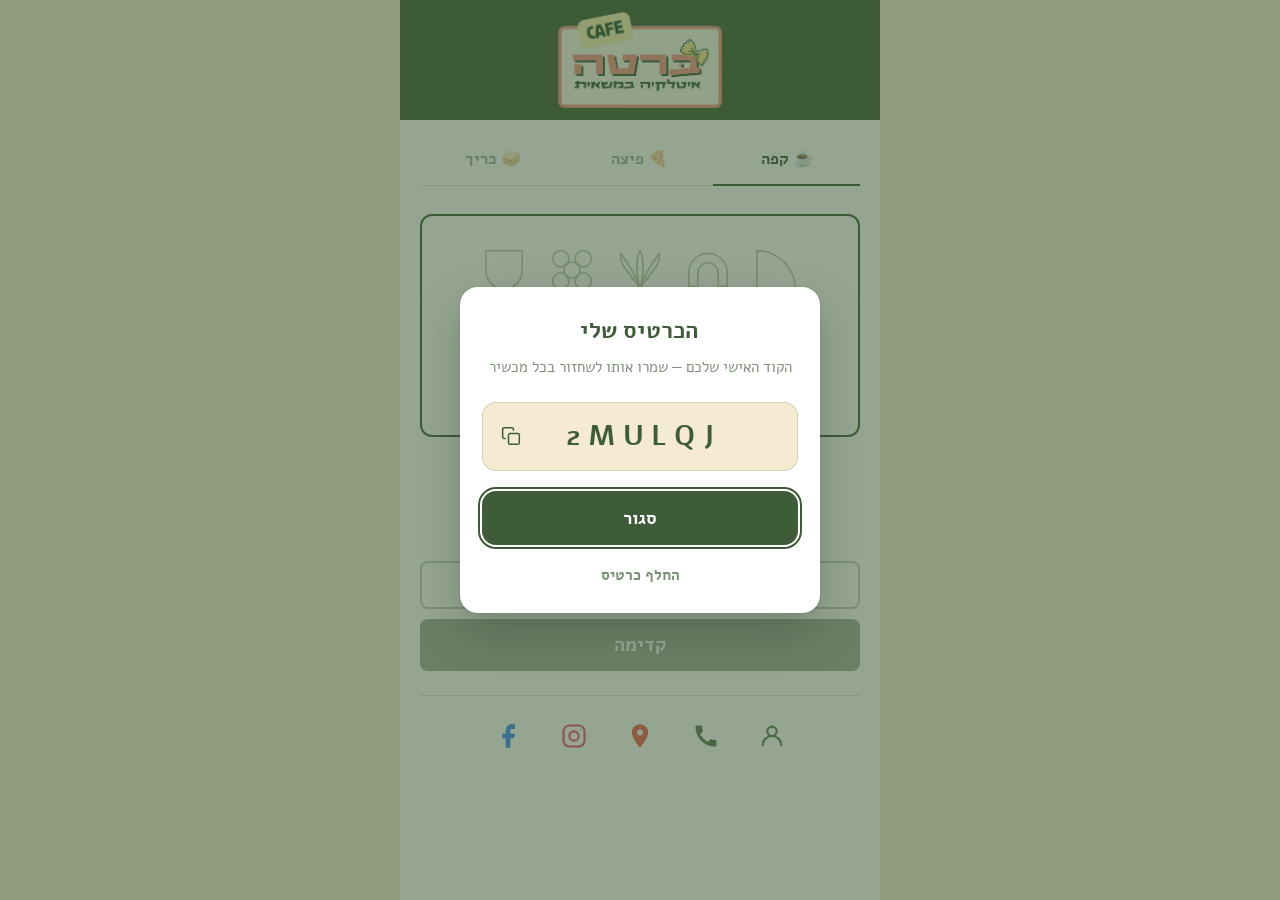
==== commit 5c1f2851: "analytics events sheet; rename sheet1 → codes; tab emojis - backend: new "events" sheet (append-only" ====
--- a/index.html
+++ b/index.html
@@ -7,14 +7,14 @@
   <meta name="apple-mobile-web-app-capable" content="yes">
   <meta name="apple-mobile-web-app-status-bar-style" content="default">
   <meta name="apple-mobile-web-app-title" content="קפה ברטה">
-  <link rel="manifest" href="assets/manifest.json?v=12">
-  <link rel="apple-touch-icon" sizes="180x180" href="assets/apple-touch-icon.png?v=12">
-  <link rel="icon" type="image/png" sizes="32x32" href="assets/favicon.png?v=12">
+  <link rel="manifest" href="assets/manifest.json?v=13">
+  <link rel="apple-touch-icon" sizes="180x180" href="assets/apple-touch-icon.png?v=13">
+  <link rel="icon" type="image/png" sizes="32x32" href="assets/favicon.png?v=13">
   <link rel="preconnect" href="https://fonts.googleapis.com">
   <link rel="preconnect" href="https://fonts.gstatic.com" crossorigin>
   <link href="https://fonts.googleapis.com/css2?family=Alef:wght@400;700&display=swap" rel="stylesheet">
-  <link rel="stylesheet" href="src/style.css?v=12">
-  <script src="src/app.js?v=12" defer></script>
+  <link rel="stylesheet" href="src/style.css?v=13">
+  <script src="src/app.js?v=13" defer></script>
   <title>ברטה - כרטיס ניקוב</title>
 </head>
 <body>
@@ -30,7 +30,7 @@
 
     <!-- Header / Logo -->
     <header class="header">
-      <img src="assets/logo.png?v=12" alt="ברטה - Berta" class="header-logo">
+      <img src="assets/logo.png?v=13" alt="ברטה - Berta" class="header-logo">
     </header>
 
     <!-- Toast notification -->
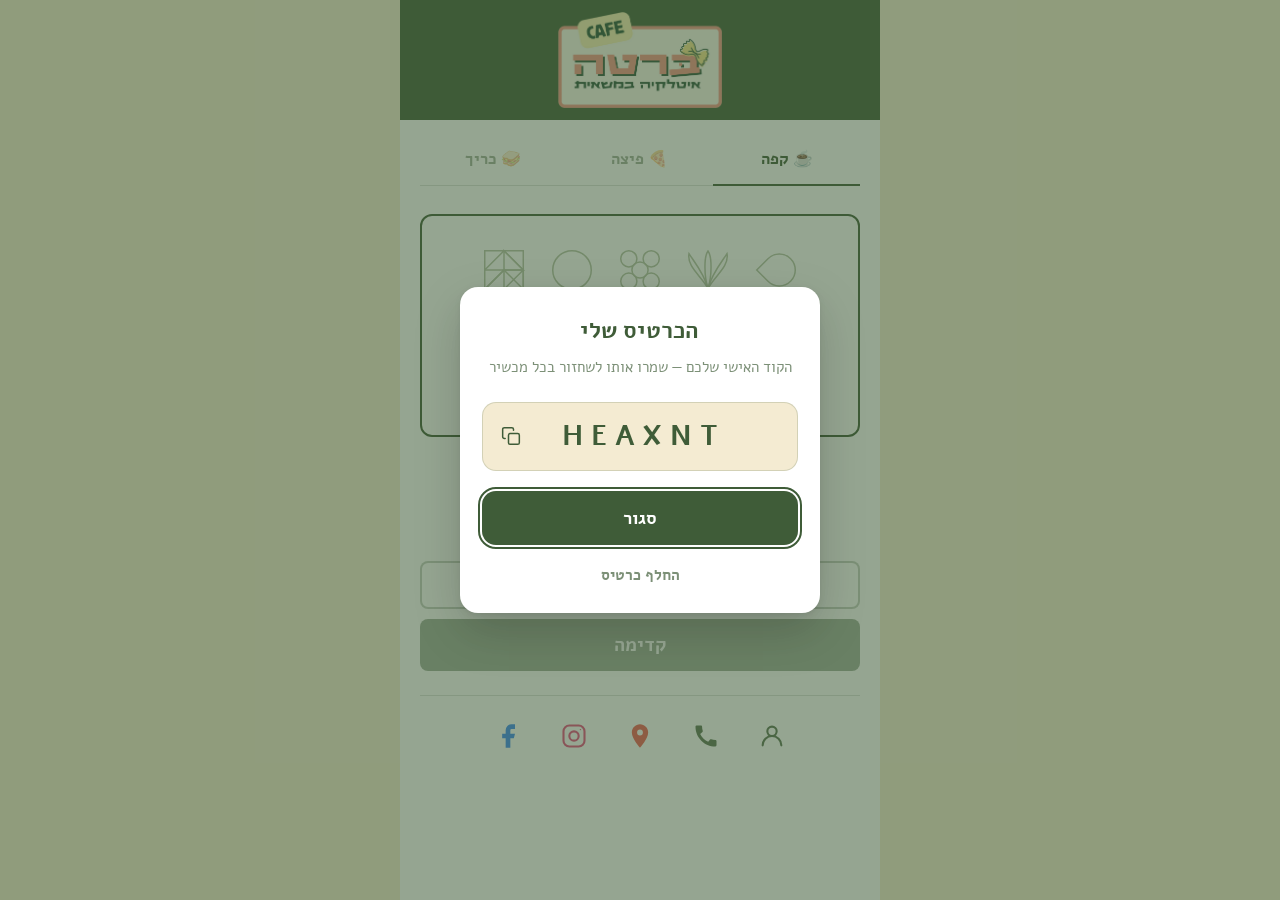
==== commit 2df0378c: "analytics: track qr scans via ?ref=qr - backend: new action "scan" appends [ts, scan, qr] to events " ====
--- a/index.html
+++ b/index.html
@@ -7,14 +7,14 @@
   <meta name="apple-mobile-web-app-capable" content="yes">
   <meta name="apple-mobile-web-app-status-bar-style" content="default">
   <meta name="apple-mobile-web-app-title" content="קפה ברטה">
-  <link rel="manifest" href="assets/manifest.json?v=13">
-  <link rel="apple-touch-icon" sizes="180x180" href="assets/apple-touch-icon.png?v=13">
-  <link rel="icon" type="image/png" sizes="32x32" href="assets/favicon.png?v=13">
+  <link rel="manifest" href="assets/manifest.json?v=14">
+  <link rel="apple-touch-icon" sizes="180x180" href="assets/apple-touch-icon.png?v=14">
+  <link rel="icon" type="image/png" sizes="32x32" href="assets/favicon.png?v=14">
   <link rel="preconnect" href="https://fonts.googleapis.com">
   <link rel="preconnect" href="https://fonts.gstatic.com" crossorigin>
   <link href="https://fonts.googleapis.com/css2?family=Alef:wght@400;700&display=swap" rel="stylesheet">
-  <link rel="stylesheet" href="src/style.css?v=13">
-  <script src="src/app.js?v=13" defer></script>
+  <link rel="stylesheet" href="src/style.css?v=14">
+  <script src="src/app.js?v=14" defer></script>
   <title>ברטה - כרטיס ניקוב</title>
 </head>
 <body>
@@ -30,7 +30,7 @@
 
     <!-- Header / Logo -->
     <header class="header">
-      <img src="assets/logo.png?v=13" alt="ברטה - Berta" class="header-logo">
+      <img src="assets/logo.png?v=14" alt="ברטה - Berta" class="header-logo">
     </header>
 
     <!-- Toast notification -->
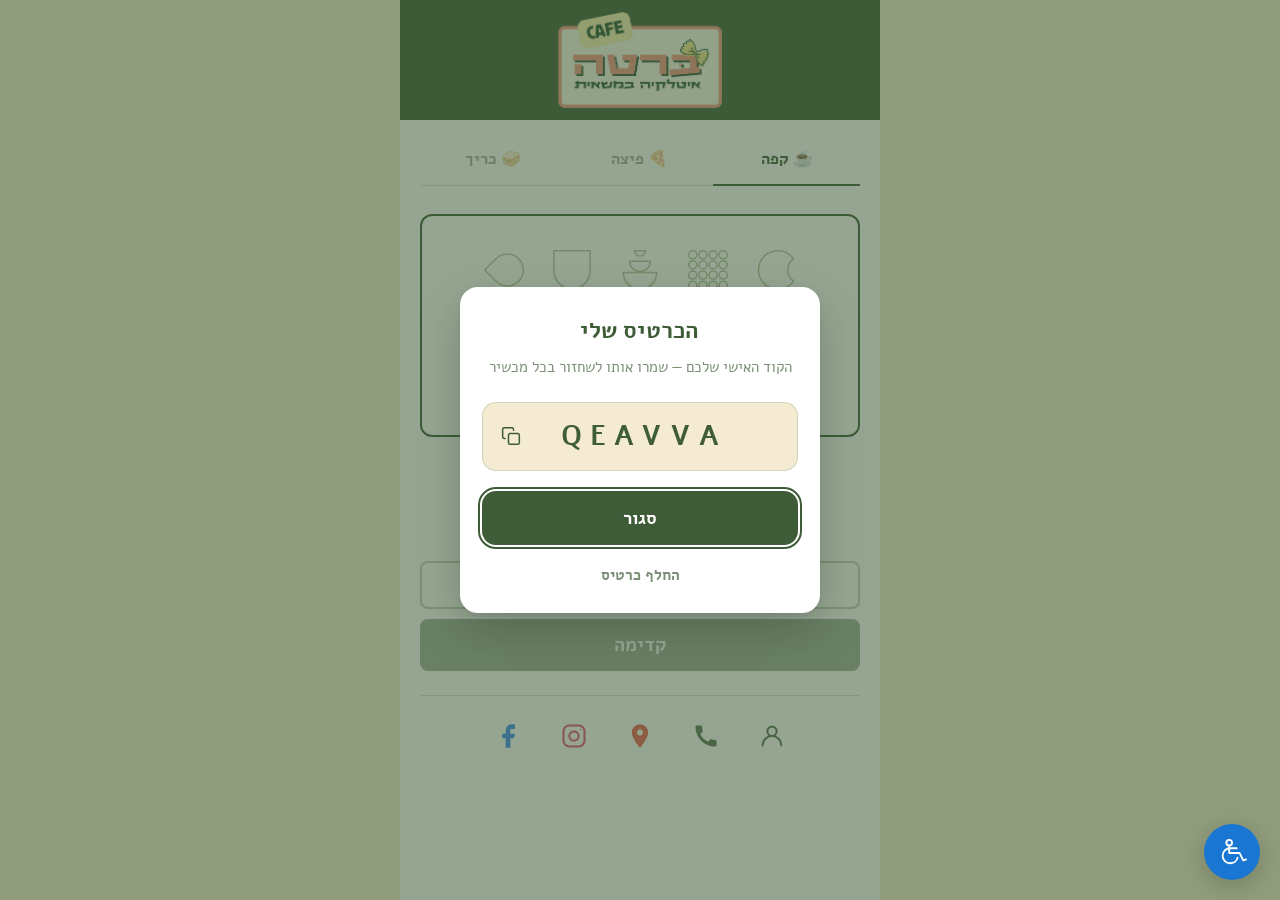
==== commit 8df98a2e: "accessibility: integrate negishut widget (IS 5568 / WCAG 2.0 AA) Vendored from github.com/danielhada" ====
--- a/index.html
+++ b/index.html
@@ -159,5 +159,21 @@
     </div>
   </div>
 
+  <!-- Negishut accessibility widget — IS 5568 / WCAG 2.0 AA -->
+  <!-- Config must be set BEFORE the widget script loads -->
+  <script>
+    window.NegishutConfig = {
+      position:         "bottom-right",
+      businessName:     "קפה ברטה",
+      knownLimitations: "",
+      coordinator: {
+        name:  "דניאל הדר",
+        email: "bakbukimleyadhapah@gmail.com",
+        phone: ""
+      }
+    };
+  </script>
+  <link rel="stylesheet" href="vendor/negishut/negishut.css?v=8593dd0b">
+  <script src="vendor/negishut/negishut.js?v=8593dd0b" defer></script>
 </body>
 </html>
--- a/vendor/negishut/negishut.css
+++ b/vendor/negishut/negishut.css
@@ -0,0 +1,1012 @@
+/* ============================================================================
+ * Negishut — Israeli accessibility widget (IS 5568 / WCAG 2.0 AA)
+ * Copyright (c) 2026 Daniel Hadar. All rights reserved.
+ * ============================================================================
+ *
+ * This stylesheet contains TWO categories of rules:
+ *
+ *  (1) Widget chrome — everything scoped under #negishut-root.
+ *      All such rules use a strong selector base (`#negishut-root ...`)
+ *      so host-page styles don't bleed into the widget.
+ *
+ *  (2) Host-page modes — classes applied to <html> (e.g. .negishut-monochrome,
+ *      .negishut-cursor-black) that affect the host page itself. These rules
+ *      use !important to override host styles.
+ *
+ *      The widget container (#negishut-root) is exempted from filter-based
+ *      modes (monochrome / sepia / invert) by re-applying the inverse filter,
+ *      so the widget stays usable regardless of mode.
+ * ============================================================================ */
+
+
+/* ---------- (1) WIDGET CHROME ---------- */
+
+#negishut-root {
+  /* Reset / isolation so the widget renders consistently regardless of host */
+  all: initial;
+  font-family: "Open Sans Hebrew", "Assistant", -apple-system, BlinkMacSystemFont,
+               "Segoe UI", Roboto, sans-serif;
+  font-size: 16px;
+  line-height: 1.4;
+  direction: rtl;
+  text-align: right;
+  color: #1a1a1a;
+  -webkit-font-smoothing: antialiased;
+
+  /* Theme variables — host can override by setting these on :root */
+  --negishut-accent:        #1976d2;
+  --negishut-accent-dark:   #115293;
+  --negishut-bg:            #ffffff;
+  --negishut-text:          #1a1a1a;
+  --negishut-muted:         #6b6b6b;
+  --negishut-border:        #d5d5d5;
+  --negishut-active-bg:     var(--negishut-accent);
+  --negishut-active-text:   #ffffff;
+  --negishut-hover-bg:      #f0f4fa;
+  --negishut-section-bg:    #f7f7f7;
+  --negishut-shadow:        0 6px 24px rgba(0, 0, 0, 0.18);
+  --negishut-radius:        10px;
+  --negishut-fab-size:      56px;
+  --negishut-panel-width:   340px;
+  --negishut-z:             2147483647;
+
+  position: fixed;
+  inset: auto;
+  z-index: var(--negishut-z);
+  pointer-events: none; /* children re-enable */
+}
+
+/* Reset wrapped in :where() so it has 0,0,0 specificity — otherwise
+   the #negishut-root ID would beat any class+tag widget rule and
+   silently undo font-size / margin / padding / etc on descendants. */
+:where(#negishut-root) *,
+:where(#negishut-root) *::before,
+:where(#negishut-root) *::after {
+  box-sizing: border-box;
+  margin: 0;
+  padding: 0;
+  font: inherit;
+  color: inherit;
+  text-align: inherit;
+  direction: inherit;
+}
+
+:where(#negishut-root) [hidden] {
+  display: none !important;
+}
+
+/* LTR variant */
+#negishut-root[dir="ltr"] {
+  direction: ltr;
+  text-align: left;
+}
+
+
+/* ---------- FAB (floating action button) ---------- */
+
+#negishut-fab {
+  position: fixed;
+  width: var(--negishut-fab-size);
+  height: var(--negishut-fab-size);
+  border: none;
+  border-radius: 50%;
+  background: var(--negishut-accent);
+  color: #fff;
+  cursor: pointer;
+  display: flex;
+  align-items: center;
+  justify-content: center;
+  box-shadow: var(--negishut-shadow);
+  pointer-events: auto;
+  transition: transform 0.18s ease, background-color 0.18s ease;
+  z-index: var(--negishut-z);
+}
+
+#negishut-fab:hover,
+#negishut-fab:focus-visible {
+  background: var(--negishut-accent-dark);
+  transform: scale(1.05);
+}
+
+#negishut-fab:focus-visible {
+  outline: 3px solid #ffd400;
+  outline-offset: 2px;
+}
+
+#negishut-fab svg {
+  width: 30px;
+  height: 30px;
+  /* No fill/stroke defaults — the SVG sets its own (Phosphor uses
+     fill:none + stroke:currentColor for outline style). */
+}
+
+/* FAB position variants — respect iOS safe areas (notch, home indicator) */
+#negishut-root[data-position="bottom-right"] #negishut-fab {
+  bottom: calc(20px + env(safe-area-inset-bottom, 0px));
+  right:  calc(20px + env(safe-area-inset-right,  0px));
+}
+#negishut-root[data-position="bottom-left"] #negishut-fab {
+  bottom: calc(20px + env(safe-area-inset-bottom, 0px));
+  left:   calc(20px + env(safe-area-inset-left,   0px));
+}
+#negishut-root[data-position="top-right"] #negishut-fab {
+  top:   calc(20px + env(safe-area-inset-top,   0px));
+  right: calc(20px + env(safe-area-inset-right, 0px));
+}
+#negishut-root[data-position="top-left"] #negishut-fab {
+  top:  calc(20px + env(safe-area-inset-top,  0px));
+  left: calc(20px + env(safe-area-inset-left, 0px));
+}
+
+
+/* ---------- Panel ---------- */
+
+#negishut-panel {
+  position: fixed;
+  top: 0;
+  bottom: 0;
+  width: var(--negishut-panel-width);
+  max-width: 100vw;
+  background: var(--negishut-bg);
+  color: var(--negishut-text);
+  box-shadow: var(--negishut-shadow);
+  display: flex;
+  flex-direction: column;
+  pointer-events: auto;
+  transition: transform 0.28s cubic-bezier(0.4, 0, 0.2, 1);
+  z-index: var(--negishut-z);
+  overflow: hidden;
+}
+
+/* Panel slides in from the side that matches the FAB position */
+#negishut-root[data-position$="-right"] #negishut-panel {
+  right: 0;
+  transform: translateX(100%);
+}
+#negishut-root[data-position$="-left"] #negishut-panel {
+  left: 0;
+  transform: translateX(-100%);
+}
+#negishut-root.negishut-open[data-position$="-right"] #negishut-panel,
+#negishut-root.negishut-open[data-position$="-left"]  #negishut-panel {
+  transform: translateX(0);
+}
+
+@media (prefers-reduced-motion: reduce) {
+  #negishut-panel,
+  #negishut-fab {
+    transition: none;
+  }
+}
+
+
+/* ---------- Panel header ---------- */
+
+#negishut-panel-header {
+  display: flex;
+  align-items: center;
+  justify-content: space-between;
+  padding: 14px 18px;
+  background: var(--negishut-accent);
+  color: #fff;
+  border-bottom: 1px solid var(--negishut-accent-dark);
+  flex-shrink: 0;
+}
+
+#negishut-panel-header h2 {
+  font-size: 18px;
+  font-weight: 700;
+  letter-spacing: 0.2px;
+  color: inherit;   /* inherit white from #negishut-panel-header */
+}
+
+#negishut-close {
+  background: transparent;
+  border: none;
+  color: #fff;
+  cursor: pointer;
+  width: 32px;
+  height: 32px;
+  border-radius: 6px;
+  display: flex;
+  align-items: center;
+  justify-content: center;
+  font-size: 22px;
+  line-height: 1;
+}
+#negishut-close:hover,
+#negishut-close:focus-visible {
+  background: rgba(255, 255, 255, 0.18);
+}
+#negishut-close:focus-visible {
+  outline: 2px solid #ffd400;
+  outline-offset: 1px;
+}
+
+
+/* ---------- Panel body (scrollable) ---------- */
+
+#negishut-panel-body {
+  flex: 1 1 auto;
+  overflow-y: auto;
+  overscroll-behavior: contain;
+  padding: 14px 14px 8px;
+}
+
+#negishut-panel-body::-webkit-scrollbar {
+  width: 8px;
+}
+#negishut-panel-body::-webkit-scrollbar-thumb {
+  background: var(--negishut-border);
+  border-radius: 4px;
+}
+
+
+/* ---------- Section ---------- */
+
+.negishut-section {
+  margin-bottom: 18px;
+}
+
+.negishut-section + .negishut-section {
+  margin-top: 18px;
+}
+
+.negishut-section h3 {
+  font-size: 13px;
+  font-weight: 700;
+  color: var(--negishut-text);
+  margin: 0 2px 18px;
+  letter-spacing: 0.2px;
+  padding-bottom: 10px;
+  border-bottom: 1.5px solid #c8c8c8;
+  display: flex;
+  align-items: center;
+}
+
+/* Vertical stack inside a section — matches the grid's inter-row gap */
+.negishut-stack {
+  display: flex;
+  flex-direction: column;
+  gap: 10px;
+}
+
+
+/* ---------- Toggle button grid (2-col, with span-2 for orphan items) ---------- */
+
+.negishut-grid {
+  display: grid;
+  grid-template-columns: repeat(2, 1fr);
+  gap: 10px;
+}
+
+.negishut-toggle.negishut-span-2 {
+  grid-column: 1 / -1;
+}
+
+.negishut-toggle {
+  background: var(--negishut-bg);
+  border: 1.5px solid var(--negishut-border);
+  border-radius: var(--negishut-radius);
+  padding: 14px 8px 12px;
+  display: flex;
+  flex-direction: column;
+  align-items: center;
+  justify-content: center;
+  gap: 8px;
+  cursor: pointer;
+  text-align: center;
+  min-height: 92px;
+  transition: background-color 0.15s ease, border-color 0.15s ease,
+              color 0.15s ease, transform 0.08s ease,
+              box-shadow 0.15s ease;
+  position: relative;
+  color: var(--negishut-text);
+}
+
+.negishut-toggle:hover {
+  background: var(--negishut-hover-bg);
+  border-color: var(--negishut-accent);
+}
+
+.negishut-toggle:focus-visible {
+  outline: 3px solid #ffd400;
+  outline-offset: 2px;
+}
+
+.negishut-toggle:active {
+  transform: scale(0.97);
+}
+
+/* Span-2 buttons get a horizontal layout — icon on side, label centered */
+.negishut-toggle.negishut-span-2 {
+  flex-direction: row;
+  justify-content: center;
+  min-height: 56px;
+  padding: 10px 14px;
+  gap: 12px;
+}
+.negishut-toggle.negishut-span-2 .negishut-label {
+  font-size: 14px;
+}
+
+.negishut-toggle .negishut-icon {
+  width: 34px;
+  height: 34px;
+  display: flex;
+  align-items: center;
+  justify-content: center;
+  flex-shrink: 0;
+}
+
+.negishut-toggle .negishut-icon svg {
+  width: 100%;
+  height: 100%;
+  /* fill/stroke/stroke-width come from each SVG's own attributes so the
+     CSS doesn't override per-icon styling */
+}
+
+.negishut-toggle .negishut-label {
+  font-size: 12.5px;
+  font-weight: 500;
+  line-height: 1.25;
+  word-break: break-word;
+}
+
+/* ---------- HTML-glyph icons (Aa, A+, A−) ---------- */
+
+.negishut-glyph {
+  font-family: -apple-system, BlinkMacSystemFont, Arial, sans-serif;
+  font-size: 24px;
+  font-weight: 700;
+  line-height: 1;
+  direction: ltr;
+  unicode-bidi: isolate;
+  letter-spacing: -0.5px;
+  display: inline-flex;
+  align-items: baseline;
+  gap: 1px;
+}
+.negishut-glyph small {
+  font-size: 14px;
+  font-weight: 700;
+}
+.negishut-glyph-black-yellow {
+  background: #000;
+  color: #ffeb3b;
+  border-radius: 50%;
+  width: 34px;
+  height: 34px;
+  display: inline-flex;
+  align-items: center;
+  justify-content: center;
+  font-size: 14px;
+  letter-spacing: -1px;
+}
+
+/* Active state */
+.negishut-toggle[aria-pressed="true"],
+.negishut-toggle.negishut-active {
+  background: var(--negishut-active-bg);
+  border-color: var(--negishut-active-bg);
+  color: var(--negishut-active-text);
+  box-shadow: 0 2px 6px rgba(25, 118, 210, 0.25);
+}
+.negishut-toggle[aria-pressed="true"]:hover,
+.negishut-toggle.negishut-active:hover {
+  background: var(--negishut-accent-dark);
+  border-color: var(--negishut-accent-dark);
+}
+/* Black-yellow glyph stays its own colors even when toggle is active */
+.negishut-toggle[aria-pressed="true"] .negishut-glyph-black-yellow {
+  background: #000;
+  color: #ffeb3b;
+}
+
+
+/* ---------- Font size row (special: 3 columns: −, level, +) ---------- */
+
+.negishut-font-row {
+  display: grid;
+  grid-template-columns: 1fr 1fr 1fr;
+  gap: 8px;
+  align-items: stretch;
+}
+
+.negishut-font-btn {
+  background: var(--negishut-bg);
+  border: 1.5px solid var(--negishut-border);
+  border-radius: var(--negishut-radius);
+  cursor: pointer;
+  font-size: 22px;
+  font-weight: 700;
+  padding: 12px 6px;
+  color: var(--negishut-text);
+  transition: background-color 0.15s ease, border-color 0.15s ease;
+  font-family: -apple-system, BlinkMacSystemFont, Arial, sans-serif;
+  direction: ltr;
+  unicode-bidi: isolate;
+  text-align: center;          /* center +A / -A within the cell */
+  display: flex;
+  align-items: center;
+  justify-content: center;
+  min-height: 44px;
+}
+.negishut-font-btn:hover:not(:disabled) {
+  background: var(--negishut-hover-bg);
+  border-color: var(--negishut-accent);
+}
+.negishut-font-btn:focus-visible {
+  outline: 3px solid #ffd400;
+  outline-offset: 2px;
+}
+.negishut-font-btn:disabled {
+  opacity: 0.4;
+  cursor: not-allowed;
+}
+
+.negishut-font-level {
+  display: flex;
+  align-items: center;
+  justify-content: center;
+  border: 1.5px solid var(--negishut-border);
+  border-radius: var(--negishut-radius);
+  font-size: 14px;
+  font-weight: 700;
+  background: var(--negishut-section-bg);
+  color: var(--negishut-muted);
+  direction: ltr;
+  unicode-bidi: isolate;
+}
+
+
+/* ---------- Footer actions ---------- */
+
+#negishut-panel-footer {
+  border-top: 1px solid var(--negishut-border);
+  padding: 10px 12px calc(10px + env(safe-area-inset-bottom, 0px));
+  display: flex;
+  flex-direction: column;
+  gap: 6px;
+  background: var(--negishut-section-bg);
+  flex-shrink: 0;
+}
+
+.negishut-action {
+  /* Block layout with explicit text-align so the icon+text row hugs
+     the panel's edge. `text-align: start` was being overridden by the
+     host page's `footer { text-align: center }` rule because the
+     widget's footer element was originally a <footer> tag; now we
+     use <div> for the footer container plus belt-and-braces explicit
+     values here. */
+  display: block;
+  width: 100%;
+  box-sizing: border-box;
+  padding: 12px 14px;
+  min-height: 44px;
+  background: transparent;
+  border: 1px solid transparent;
+  border-radius: 8px;
+  font-size: 14px;
+  font-weight: 500;
+  font-family: inherit;
+  line-height: 1;
+  color: var(--negishut-text);
+  text-decoration: none;
+  text-align: right;              /* RTL default */
+  cursor: pointer;
+  direction: rtl;
+}
+
+#negishut-root[dir="ltr"] .negishut-action {
+  text-align: left;
+  direction: ltr;
+}
+.negishut-action .negishut-icon {
+  display: inline-block;
+  vertical-align: middle;
+  margin-inline-end: 10px;        /* space between icon and label */
+}
+.negishut-action > span:not(.negishut-icon) {
+  display: inline-block;
+  vertical-align: middle;
+}
+.negishut-action:hover {
+  background: var(--negishut-hover-bg);
+  color: var(--negishut-accent-dark);
+}
+.negishut-action:focus-visible {
+  outline: 2px solid var(--negishut-accent);
+  outline-offset: 1px;
+}
+.negishut-action .negishut-icon {
+  width: 18px;
+  height: 18px;
+  flex-shrink: 0;
+}
+.negishut-action .negishut-icon svg {
+  width: 100%;
+  height: 100%;
+  fill: none;
+  stroke: currentColor;
+  stroke-width: 1.8;
+  stroke-linecap: round;
+  stroke-linejoin: round;
+}
+
+.negishut-action[data-action="reset"] {
+  color: #b00020;
+}
+.negishut-action[data-action="reset"]:hover {
+  background: #fdecea;
+  color: #b00020;
+}
+
+
+/* ---------- Statement modal ---------- */
+
+#negishut-modal {
+  position: fixed;
+  inset: 0;
+  z-index: calc(var(--negishut-z) + 1);  /* always above panel */
+  display: flex;
+  align-items: center;
+  justify-content: center;
+  padding: 20px;
+  opacity: 0;
+  visibility: hidden;
+  transition: opacity 0.2s ease, visibility 0.2s ease;
+  pointer-events: auto;
+}
+#negishut-modal[hidden] {
+  display: none !important;
+}
+#negishut-modal.negishut-modal-open {
+  opacity: 1;
+  visibility: visible;
+}
+
+#negishut-modal-backdrop {
+  position: fixed;
+  inset: 0;
+  background: rgba(0, 0, 0, 0.55);
+}
+
+#negishut-modal-card {
+  position: relative;
+  background: var(--negishut-bg);
+  color: var(--negishut-text);
+  border-radius: 12px;
+  max-width: 640px;
+  width: 100%;
+  max-height: 85vh;
+  display: flex;
+  flex-direction: column;
+  box-shadow: 0 20px 60px rgba(0, 0, 0, 0.4);
+  transform: translateY(20px) scale(0.98);
+  transition: transform 0.25s cubic-bezier(0.4, 0, 0.2, 1);
+  overflow: hidden;
+}
+#negishut-modal.negishut-modal-open #negishut-modal-card {
+  transform: translateY(0) scale(1);
+}
+
+#negishut-modal-header {
+  display: flex;
+  align-items: center;
+  justify-content: space-between;
+  padding: 16px 22px;
+  background: var(--negishut-accent);
+  color: #fff;
+  flex-shrink: 0;
+}
+#negishut-modal-header h2 {
+  font-size: 18px;
+  font-weight: 700;
+  letter-spacing: 0.2px;
+  color: inherit;   /* inherit white from #negishut-modal-header */
+}
+
+#negishut-modal-close {
+  background: transparent;
+  border: none;
+  color: #fff;
+  cursor: pointer;
+  width: 36px;
+  height: 36px;
+  border-radius: 6px;
+  display: flex;
+  align-items: center;
+  justify-content: center;
+  font-size: 24px;
+  line-height: 1;
+}
+#negishut-modal-close:hover,
+#negishut-modal-close:focus-visible {
+  background: rgba(255, 255, 255, 0.18);
+}
+#negishut-modal-close:focus-visible {
+  outline: 2px solid #ffd400;
+  outline-offset: 1px;
+}
+
+.negishut-modal-body {
+  flex: 1 1 auto;
+  overflow-y: auto;
+  padding: 20px 24px 24px;
+  line-height: 1.7;
+  font-size: 14px;
+}
+
+.negishut-modal-body h3 {
+  font-size: 16px;
+  font-weight: 700;
+  color: var(--negishut-text);
+  margin: 22px 0 10px;
+}
+.negishut-modal-body h3:first-child {
+  margin-top: 0;
+}
+
+.negishut-modal-body p {
+  margin: 0 0 10px;
+}
+
+.negishut-modal-body ul {
+  margin: 4px 0 12px;
+  padding-right: 22px;
+}
+.negishut-modal-body ul li {
+  margin: 4px 0;
+}
+
+.negishut-modal-body a {
+  color: var(--negishut-accent);
+  text-decoration: underline;
+}
+
+.negishut-modal-meta {
+  color: var(--negishut-muted);
+  font-size: 13px;
+  margin-bottom: 16px !important;
+}
+
+.negishut-modal-contact {
+  background: var(--negishut-section-bg);
+  border-radius: 8px;
+  padding: 14px 16px;
+  margin: 12px 0 0;
+}
+.negishut-modal-contact p {
+  margin: 4px 0;
+}
+
+@media (max-width: 480px) {
+  #negishut-modal {
+    padding: 0;
+    align-items: stretch;
+  }
+  #negishut-modal-card {
+    max-height: 100vh;
+    max-height: 100dvh;
+    max-width: 100%;
+    width: 100%;
+    border-radius: 0;
+  }
+}
+
+
+/* ---------- Backdrop (mobile only — desktop keeps page visible) ---------- */
+
+#negishut-backdrop {
+  display: none;
+  position: fixed;
+  inset: 0;
+  background: rgba(0, 0, 0, 0.32);
+  z-index: calc(var(--negishut-z) - 1);
+  pointer-events: auto;
+  opacity: 0;
+  visibility: hidden;
+  transition: opacity 0.2s ease, visibility 0.2s ease;
+}
+
+@media (max-width: 720px) {
+  #negishut-backdrop {
+    display: block;
+  }
+  #negishut-root.negishut-open #negishut-backdrop {
+    opacity: 1;
+    visibility: visible;
+  }
+}
+
+
+/* ---------- Mobile responsive ----------
+ * On phones and small tablets the panel shrinks to ~85% of viewport
+ * (capped at 380px) so the page is still partially visible behind the
+ * dimmed backdrop — doesn't feel like a full takeover.
+ */
+
+@media (max-width: 720px) {
+  #negishut-root {
+    --negishut-panel-width: min(85vw, 380px);
+  }
+}
+
+/* Grid stays 2-col on all sizes — already the default */
+
+
+/* ============================================================================
+ * (2) HOST-PAGE MODE CLASSES — applied to <html>
+ * ============================================================================ */
+
+
+/* ---------- Font size levels (root font-size scaling) ----------
+ * Works for rem-based sites out of the box.
+ * Many sites use absolute pixel sizes; for those, we add !important
+ * font-size scaling on the most common text elements. */
+
+html.negishut-font-1 { font-size: 110% !important; }
+html.negishut-font-2 { font-size: 120% !important; }
+html.negishut-font-3 { font-size: 135% !important; }
+html.negishut-font-1 body,
+html.negishut-font-2 body,
+html.negishut-font-3 body {
+  font-size: 1rem !important;
+}
+
+
+/* ---------- Readable / dyslexia-friendly font ----------
+ * We don't ship an actual font file (keeps bundle lean and avoids
+ * licensing). We force a stack of widely-available readable fonts.
+ * For sites that bake fonts via JS canvas etc., this won't help —
+ * acceptable tradeoff for v1. */
+
+html.negishut-readable-font,
+html.negishut-readable-font body,
+html.negishut-readable-font *:not(#negishut-root):not(#negishut-root *) {
+  font-family: "Arial", "Helvetica", "Verdana", "Tahoma", sans-serif !important;
+  letter-spacing: 0.02em !important;
+  line-height: 1.65 !important;
+}
+
+
+/* ---------- Color modes (mutually exclusive at JS level) ----------
+ *
+ * IMPORTANT: filters are applied to `body > *:not(#negishut-root)`,
+ * NOT to `<html>`. Why: applying a `filter` to an ancestor of a
+ * position-fixed element makes that filter element the new containing
+ * block for the fixed descendant. If we filtered <html> and then tried
+ * to un-filter #negishut-root, the widget's FAB and panel (both fixed)
+ * would suddenly be positioned relative to #negishut-root (a zero-size
+ * point in the layout) instead of the viewport — sending the FAB off
+ * the screen.
+ *
+ * By filtering body's top-level children and explicitly excluding the
+ * widget root, the widget never sits inside a filter containing block,
+ * so its fixed positioning stays anchored to the viewport.
+ */
+
+html.negishut-monochrome body > *:not(#negishut-root) {
+  filter: grayscale(100%);
+}
+
+html.negishut-sepia body > *:not(#negishut-root) {
+  filter: sepia(85%) contrast(0.95) brightness(1.05);
+}
+
+html.negishut-invert body > *:not(#negishut-root) {
+  filter: invert(100%) hue-rotate(180deg);
+}
+/* Re-invert media inside the inverted region so photos stay normal */
+html.negishut-invert body > *:not(#negishut-root) img,
+html.negishut-invert body > *:not(#negishut-root) video,
+html.negishut-invert body > *:not(#negishut-root) picture {
+  filter: invert(100%) hue-rotate(180deg);
+}
+
+/* High contrast — black background, white text, yellow accents */
+html.negishut-high-contrast body,
+html.negishut-high-contrast body *:not(#negishut-root):not(#negishut-root *) {
+  background-color: #000 !important;
+  background-image: none !important;
+  color: #fff !important;
+  border-color: #fff !important;
+  text-shadow: none !important;
+  box-shadow: none !important;
+}
+html.negishut-high-contrast a,
+html.negishut-high-contrast a * {
+  color: #ffeb3b !important;
+  text-decoration: underline !important;
+}
+html.negishut-high-contrast h1,
+html.negishut-high-contrast h2,
+html.negishut-high-contrast h3,
+html.negishut-high-contrast h4,
+html.negishut-high-contrast h5,
+html.negishut-high-contrast h6 {
+  color: #ffeb3b !important;
+}
+html.negishut-high-contrast input,
+html.negishut-high-contrast textarea,
+html.negishut-high-contrast select,
+html.negishut-high-contrast button {
+  background-color: #111 !important;
+  color: #fff !important;
+  border: 1px solid #fff !important;
+}
+
+/* Black-yellow — black background, yellow everything */
+html.negishut-black-yellow body,
+html.negishut-black-yellow body *:not(#negishut-root):not(#negishut-root *) {
+  background-color: #000 !important;
+  background-image: none !important;
+  color: #ffeb3b !important;
+  border-color: #ffeb3b !important;
+  text-shadow: none !important;
+  box-shadow: none !important;
+}
+html.negishut-black-yellow a,
+html.negishut-black-yellow a * {
+  color: #fff !important;
+  text-decoration: underline !important;
+}
+
+
+/* ---------- Stop animations / blinking ---------- */
+
+html.negishut-no-anim *:not(#negishut-root):not(#negishut-root *),
+html.negishut-no-anim *:not(#negishut-root):not(#negishut-root *)::before,
+html.negishut-no-anim *:not(#negishut-root):not(#negishut-root *)::after {
+  animation: none !important;
+  transition: none !important;
+  scroll-behavior: auto !important;
+}
+
+
+/* ---------- Large cursors ---------- */
+
+html.negishut-cursor-white,
+html.negishut-cursor-white body,
+html.negishut-cursor-white * {
+  cursor: url("data:image/svg+xml;utf8,<svg xmlns='http://www.w3.org/2000/svg' width='40' height='40' viewBox='0 0 32 32'><path d='M5 3 L5 26 L11 20 L14 28 L19 26 L15.5 18 L23 18 Z' fill='%23ffffff' stroke='%23000000' stroke-width='2' stroke-linejoin='round'/></svg>") 0 0, auto !important;
+}
+html.negishut-cursor-white a,
+html.negishut-cursor-white button,
+html.negishut-cursor-white [role="button"],
+html.negishut-cursor-white input[type="submit"],
+html.negishut-cursor-white input[type="button"] {
+  cursor: url("data:image/svg+xml;utf8,<svg xmlns='http://www.w3.org/2000/svg' width='40' height='40' viewBox='0 0 32 32'><path d='M5 3 L5 26 L11 20 L14 28 L19 26 L15.5 18 L23 18 Z' fill='%23ffffff' stroke='%23000000' stroke-width='2' stroke-linejoin='round'/></svg>") 0 0, pointer !important;
+}
+
+html.negishut-cursor-black,
+html.negishut-cursor-black body,
+html.negishut-cursor-black * {
+  cursor: url("data:image/svg+xml;utf8,<svg xmlns='http://www.w3.org/2000/svg' width='40' height='40' viewBox='0 0 32 32'><path d='M5 3 L5 26 L11 20 L14 28 L19 26 L15.5 18 L23 18 Z' fill='%23000000' stroke='%23ffffff' stroke-width='2' stroke-linejoin='round'/></svg>") 0 0, auto !important;
+}
+html.negishut-cursor-black a,
+html.negishut-cursor-black button,
+html.negishut-cursor-black [role="button"],
+html.negishut-cursor-black input[type="submit"],
+html.negishut-cursor-black input[type="button"] {
+  cursor: url("data:image/svg+xml;utf8,<svg xmlns='http://www.w3.org/2000/svg' width='40' height='40' viewBox='0 0 32 32'><path d='M5 3 L5 26 L11 20 L14 28 L19 26 L15.5 18 L23 18 Z' fill='%23000000' stroke='%23ffffff' stroke-width='2' stroke-linejoin='round'/></svg>") 0 0, pointer !important;
+}
+
+/* The widget itself must keep its own pointer cursor */
+html.negishut-cursor-white #negishut-root *,
+html.negishut-cursor-black #negishut-root * {
+  cursor: auto !important;
+}
+html.negishut-cursor-white #negishut-root button,
+html.negishut-cursor-black #negishut-root button,
+html.negishut-cursor-white #negishut-root a,
+html.negishut-cursor-black #negishut-root a {
+  cursor: pointer !important;
+}
+
+
+/* ---------- Keyboard navigation focus ring ---------- */
+
+html.negishut-kbd *:focus,
+html.negishut-kbd *:focus-visible {
+  outline: 3px solid #ffd400 !important;
+  outline-offset: 2px !important;
+  box-shadow: 0 0 0 5px rgba(255, 212, 0, 0.35) !important;
+}
+html.negishut-kbd #negishut-root *:focus,
+html.negishut-kbd #negishut-root *:focus-visible {
+  outline: 3px solid #ffd400 !important;
+  outline-offset: 2px !important;
+}
+
+
+/* ---------- Highlight headings ---------- */
+
+html.negishut-highlight-headings h1:not(#negishut-root *),
+html.negishut-highlight-headings h2:not(#negishut-root *),
+html.negishut-highlight-headings h3:not(#negishut-root *),
+html.negishut-highlight-headings h4:not(#negishut-root *),
+html.negishut-highlight-headings h5:not(#negishut-root *),
+html.negishut-highlight-headings h6:not(#negishut-root *) {
+  outline: 2px dashed #ff8a00 !important;
+  outline-offset: 4px !important;
+  background-color: rgba(255, 138, 0, 0.08) !important;
+}
+
+
+/* ---------- Highlight links ---------- */
+
+html.negishut-highlight-links a:not(#negishut-root *) {
+  outline: 1.5px solid #1976d2 !important;
+  outline-offset: 2px !important;
+  text-decoration: underline !important;
+  background-color: rgba(25, 118, 210, 0.08) !important;
+}
+
+
+/* ---------- Persistent image descriptions ----------
+ * The widget injects a <span class="negishut-alt-caption"> after each <img>
+ * with that image's alt text. CSS shows/hides it based on mode. */
+
+.negishut-alt-caption {
+  display: none;
+  font-size: 0.85em;
+  color: var(--negishut-muted, #6b6b6b);
+  background: rgba(0, 0, 0, 0.04);
+  padding: 4px 8px;
+  margin-top: 4px;
+  border-right: 3px solid #1976d2;
+  border-radius: 0 4px 4px 0;
+  font-style: italic;
+  direction: rtl;
+  text-align: right;
+}
+html[dir="ltr"] .negishut-alt-caption {
+  border-right: none;
+  border-left: 3px solid #1976d2;
+  border-radius: 4px 0 0 4px;
+  direction: ltr;
+  text-align: left;
+}
+html.negishut-show-alt-persistent .negishut-alt-caption {
+  display: block;
+}
+
+
+/* ---------- Show alt on hover (tooltip) ---------- */
+
+#negishut-alt-tooltip {
+  position: fixed;
+  z-index: var(--negishut-z, 2147483647);
+  background: #1a1a1a;
+  color: #fff;
+  padding: 6px 10px;
+  border-radius: 6px;
+  font-size: 13px;
+  font-family: "Open Sans Hebrew", "Assistant", sans-serif;
+  max-width: 280px;
+  pointer-events: none;
+  opacity: 0;
+  transition: opacity 0.12s ease;
+  box-shadow: 0 4px 12px rgba(0, 0, 0, 0.3);
+  direction: rtl;
+}
+#negishut-alt-tooltip.negishut-visible {
+  opacity: 1;
+}
+
+
+/* ---------- Visually-hidden helper (for screen-reader-only text) ---------- */
+
+.negishut-sr-only {
+  position: absolute !important;
+  width: 1px !important;
+  height: 1px !important;
+  padding: 0 !important;
+  margin: -1px !important;
+  overflow: hidden !important;
+  clip: rect(0, 0, 0, 0) !important;
+  white-space: nowrap !important;
+  border: 0 !important;
+}
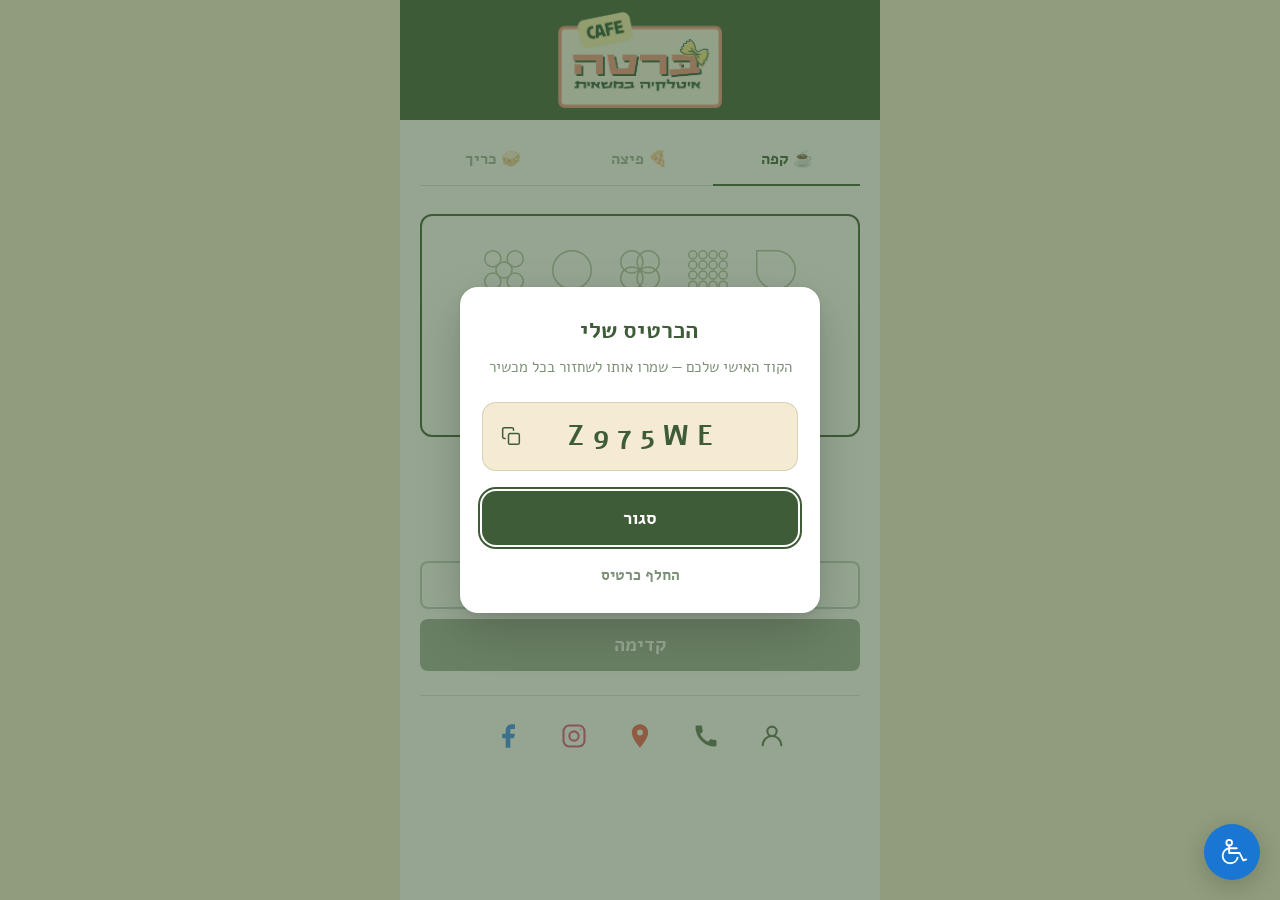
==== commit 07bc4a03: "mobile: add bottom padding so accessibility FAB clears social hub; bump v=15" ====
--- a/index.html
+++ b/index.html
@@ -7,14 +7,14 @@
   <meta name="apple-mobile-web-app-capable" content="yes">
   <meta name="apple-mobile-web-app-status-bar-style" content="default">
   <meta name="apple-mobile-web-app-title" content="קפה ברטה">
-  <link rel="manifest" href="assets/manifest.json?v=14">
-  <link rel="apple-touch-icon" sizes="180x180" href="assets/apple-touch-icon.png?v=14">
-  <link rel="icon" type="image/png" sizes="32x32" href="assets/favicon.png?v=14">
+  <link rel="manifest" href="assets/manifest.json?v=15">
+  <link rel="apple-touch-icon" sizes="180x180" href="assets/apple-touch-icon.png?v=15">
+  <link rel="icon" type="image/png" sizes="32x32" href="assets/favicon.png?v=15">
   <link rel="preconnect" href="https://fonts.googleapis.com">
   <link rel="preconnect" href="https://fonts.gstatic.com" crossorigin>
   <link href="https://fonts.googleapis.com/css2?family=Alef:wght@400;700&display=swap" rel="stylesheet">
-  <link rel="stylesheet" href="src/style.css?v=14">
-  <script src="src/app.js?v=14" defer></script>
+  <link rel="stylesheet" href="src/style.css?v=15">
+  <script src="src/app.js?v=15" defer></script>
   <title>ברטה - כרטיס ניקוב</title>
 </head>
 <body>
@@ -30,7 +30,7 @@
 
     <!-- Header / Logo -->
     <header class="header">
-      <img src="assets/logo.png?v=14" alt="ברטה - Berta" class="header-logo">
+      <img src="assets/logo.png?v=15" alt="ברטה - Berta" class="header-logo">
     </header>
 
     <!-- Toast notification -->
--- a/src/style.css
+++ b/src/style.css
@@ -55,7 +55,7 @@
   max-width: 480px;
   min-height: 100vh;
   min-height: 100dvh;
-  padding: 0 20px 24px;
+  padding: 0 20px calc(96px + env(safe-area-inset-bottom, 0px));
   display: flex;
   flex-direction: column;
   align-items: center;
